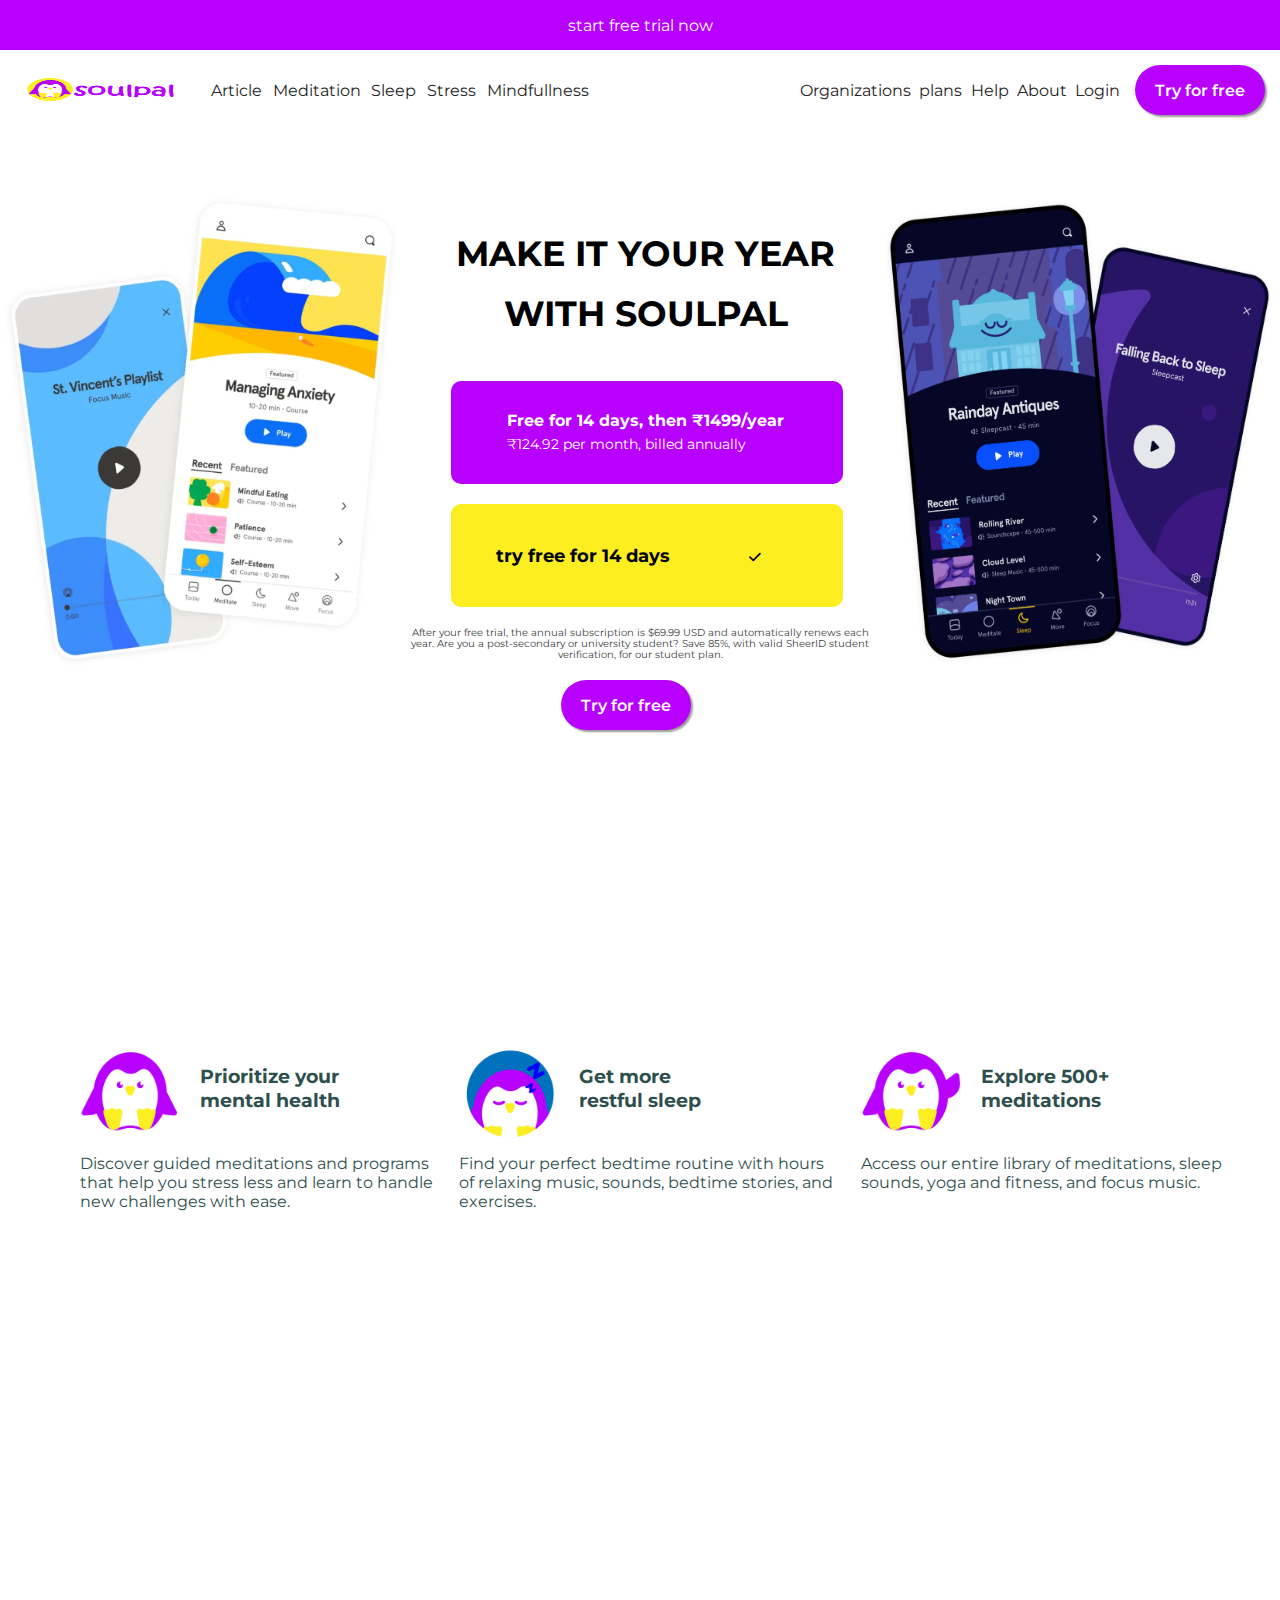
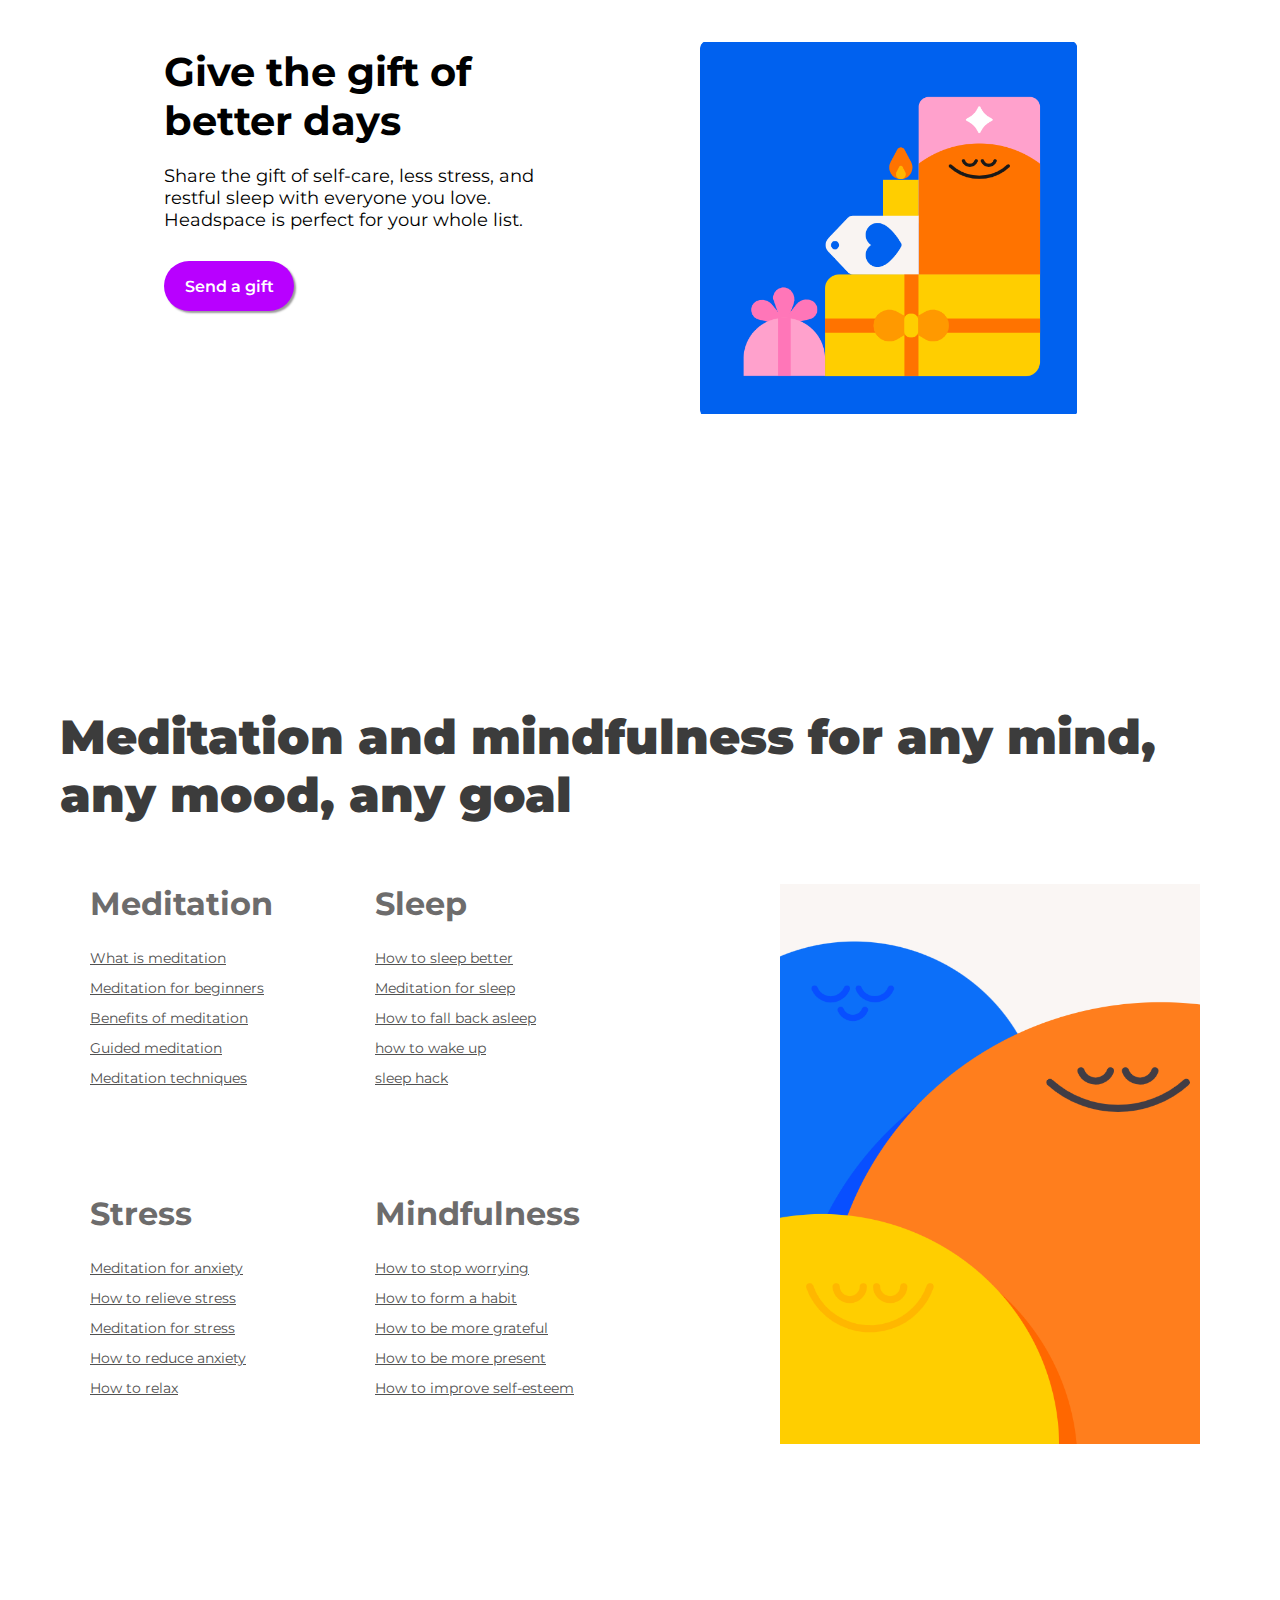
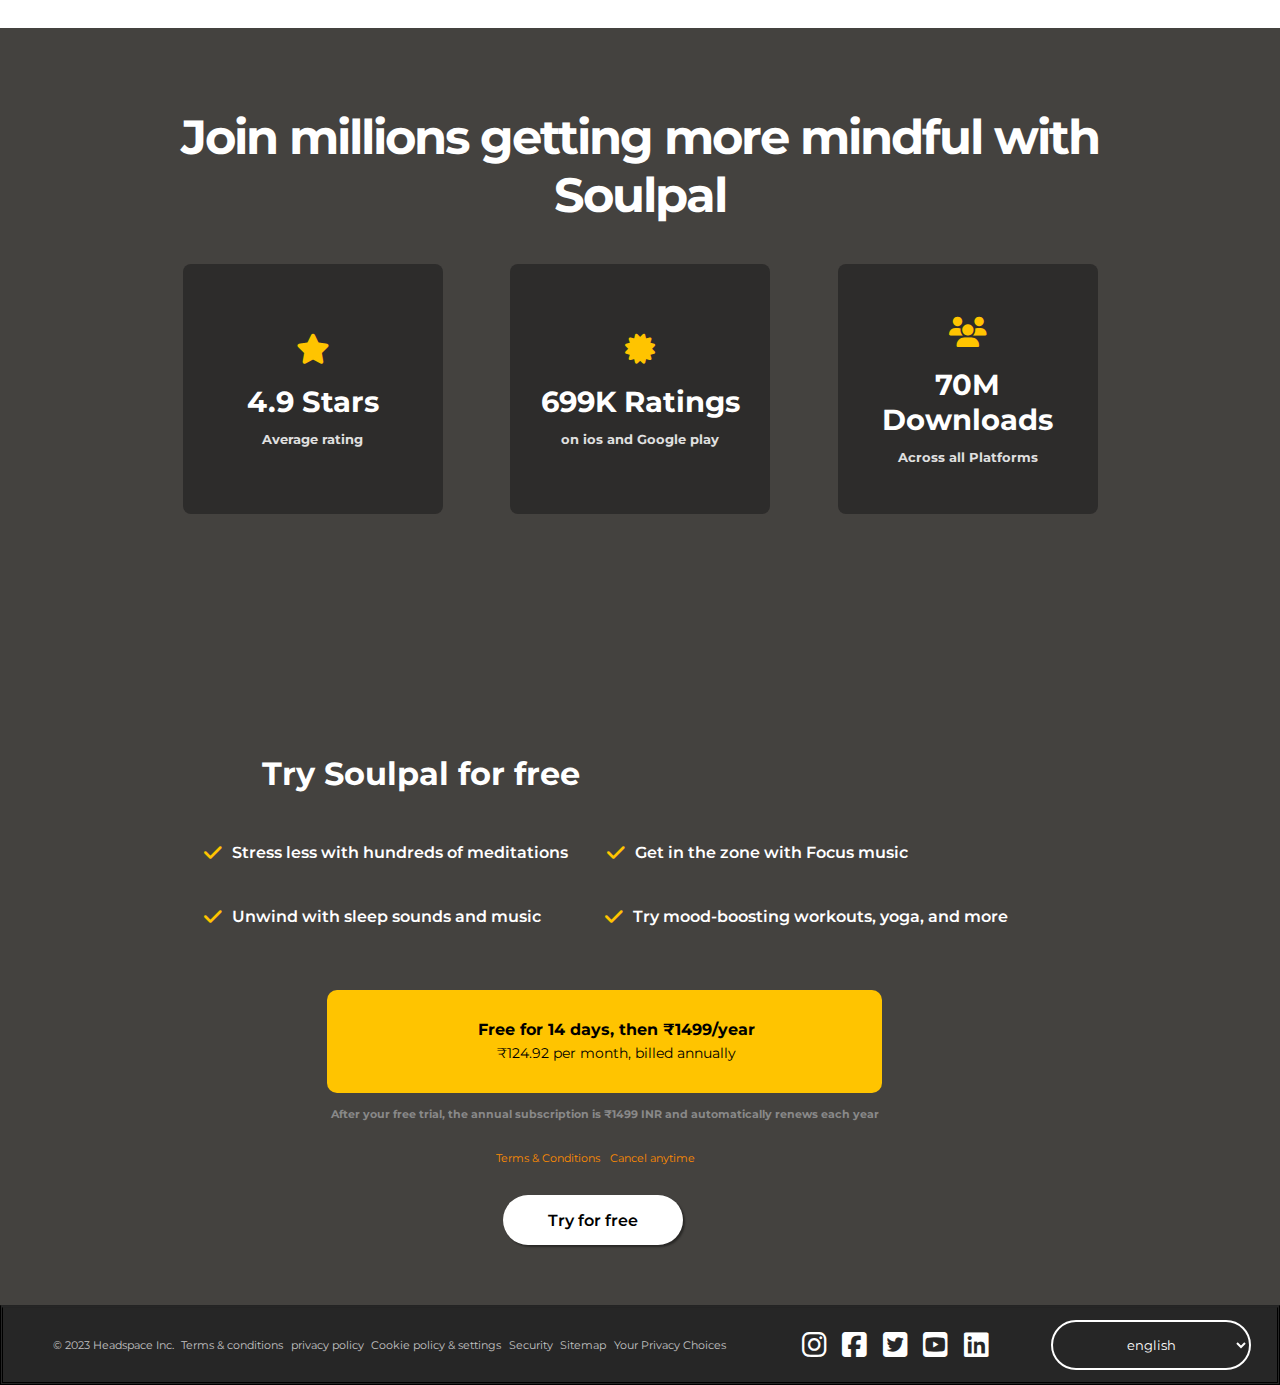
==== index.html @ 3f674ebc "file name changed" ====
<!DOCTYPE html>
<html lang="en">

<head>
    <link rel="stylesheet" href="style.css">
    <link rel="stylesheet" href="https://cdnjs.cloudflare.com/ajax/libs/font-awesome/6.5.1/css/all.min.css">
    <meta charset="UTF-8">
    <meta name="viewport" content="width=device-width, initial-scale=1.0">
    <title>SOULPAL</title>

</head>

<body>


    <header>
        <div class="trial">
            <p> start free trial now</p>
        </div>

        <div class="navbar">
            <div class="mainlogo"><img src=".\img\Artboard 1_5.png" class="img1"></div>
            <div class="nav1">
                <div>Article</div>
                <div>Meditation</div>
                <div>Sleep</div>
                <div>Stress</div>
                <div>Mindfullness</div>
            </div>
            <div class="nav2">
                <div>Organizations</div>
                <div>plans</div>
                <div>Help</div>
                <div>About</div>
                <div>Login</div>
            </div>
            <div class="sign-in">
                <a href="login.html" class="signininner"> Try for free</a>
            </div>

        </div>
    </header>

    <div class="main-body">
        <img src=".\img\main-1.png" class="main-img1">
        <div class="main-content">
            <div class="main-text">
                <h1> MAKE IT YOUR YEAR WITH SOULPAL</h1>
                <div class="plan-box">
                    <p class="plan-box1"><b>Free for 14 days, then ₹1499/year</b></p>
                    <p class="plan-box2">₹124.92 per month, billed annually</p>
                </div>
                <button class="check-box">
                    <span><b>try free for 14 days</b></span>
                    <i class="fa-solid fa-check"></i>
                </button>
            </div>
            <h6>After your free trial, the annual subscription is $69.99 USD and automatically renews each year.
                Are you a post-secondary or university student? Save 85%, with valid SheerID student verification, for
                our student plan.</h6>
            <div class="sign-in2">
                <a href="login.html" class="signininner"> Try for free</a>
            </div>
        </div>
        <img src=".\img\main-2.png" class="main-img2">


    </div>

    <div class="section">
        <div class="sectionmain">
            <div class="sec1">
                <div class="sec1-1">
                    <img src=".\img\Artboard 1_8.png">
                    <h3>Prioritize your mental health</h3>
                </div>
                <p>Discover guided meditations and programs that help you stress less and learn to handle new challenges
                    with ease.</p>
            </div>
            <div class="sec2">
                <div class="sec1-1">
                    <img src=".\img\Artboard 1_4.png">
                    <h3>Get more restful sleep</h3>
                </div>
                <p>Find your perfect bedtime routine with hours of relaxing music, sounds, bedtime stories, and
                    exercises.</p>
            </div>
            <div class="sec3">
                <div class="sec1-1">
                    <img src=".\img\Artboard 1_6.png">
                    <h3>Explore 500+ meditations</h3>
                </div>
                <p>Access our entire library of meditations, sleep sounds, yoga and fitness, and focus music.</p>
            </div>
        </div>
    </div>


    <section class="thirdsec">
        <div class="thirdsec-content">
            <div class="thirdsec-content-1">
                <h1>Give the gift of better days</h1>
               <div class="mobile">
                     <p>Share the gift of self-care, less stress, and restful sleep with everyone you love. Headspace is
                         perfect for your whole list.</p>
                     <div class="sign-in3">
                         <a href="#" class="signininner"> Send a gift </a>
                     </div>
               </div>
            </div>
            <img src=".\img\Screenshot (5).png" class="thirdsec-img">

        </div>
    </section>

    <section class="fourthsec">
        <div class="fourthsec-content">
            <h1>Meditation and mindfulness for any mind, any mood, any goal</h1>
            <div class="fourthsec-content-2">
                <div class="grid-container">
                    <div class="item">
                        <h2>Meditation</h2>
                        <li>
                            <ul>What is meditation</ul>
                            <ul> Meditation for beginners</ul>
                            <ul>Benefits of meditation</ul>
                            <ul>Guided meditation</ul>
                            <ul> Meditation techniques</ul>
                        </li>
                    </div>
                    <div class="item">
                        <h2>Sleep</h2>
                        <li>
                            <ul>How to sleep better</ul>
                            <ul>Meditation for sleep</ul>
                            <ul>How to fall back asleep</ul>
                            <ul>how to wake up </ul>
                            <ul>sleep hack</ul>
                        </li>
                    </div>
                    <div class="item">
                        <h2>Stress</h2>
                        <li>
                            <ul>Meditation for anxiety</ul>
                            <ul>How to relieve stress</ul>
                            <ul>Meditation for stress</ul>
                            <ul>How to reduce anxiety</ul>
                            <ul>How to relax</ul>
                        </li>
                    </div>
                    <div class="item">
                        <h2>Mindfulness</h2>
                        <li>

                            <ul>How to stop worrying</ul>
                            <ul>How to form a habit</ul>
                            <ul>How to be more grateful</ul>
                            <ul>How to be more present</ul>
                            <ul>How to improve self-esteem</ul>
                        </li>
                    </div>
                </div>
                <img src=".\img\Screenshot (6).png" class="grid-img">

            </div>
        </div>
    </section>
    
    <footer>
        <div class="footer-1">
            <div class="footer-1-1">
                <div class="footer-1-heading">
                    <h1>Join millions getting more mindful with Soulpal</h1>
                </div>
                <div class="footer-1-state">
                    <div class="state-box1 box">
                        <div class="box-img"><i class="fa-solid fa-star"></i></div>
                        <h3> 4.9 Stars</h3>
                        <h5>Average rating</h5>
                    </div>
                    <div class="state-box2 box">
                        <div class="box-img"><i class="fa-solid fa-certificate"></i></div>
                        <h3> 699K Ratings </h3>
                        <h5>on ios and Google play</h5>

                    </div>
                    <div class="state-box3 box">
                        <div class="box-img"><i class="fa-solid fa-users"></i></div>
                        <h3>70M Downloads</h3>
                        <h5>Across all Platforms</h5>
                    </div>
                </div>
            </div>

        </div>

        <div class="footer-1">
            <div class="footer-1-2">
                <h2> Try Soulpal for free</h2>
                <div class="check">
                    <div class="check-1">
                        <div class="check1 flex">
                            <i class="fa-solid fa-check"></i>
                            <p>Stress less with hundreds of meditations</p>
                        </div>
                        <div class="check2 flex">
                            <i class="fa-solid fa-check"></i>
                            <p>Get in the zone with Focus music</p>
                        </div>
                    </div>
                    <div class="check-1">
                        <div class="check3 flex">
                            <i class="fa-solid fa-check"></i>
                            <p>Unwind with sleep sounds and music</p>
                        </div>
                        <div class="check4 flex">
                            <i class="fa-solid fa-check"></i>
                            <p>Try mood-boosting workouts, yoga, and more</p>
                        </div>
                    </div>
                </div>
            </div>
        </div>
        <div class="footer-1 fomter">
            <div class="plan-box planbox-2">
                <p class="plan-box1 txt"><b>Free for 14 days, then ₹1499/year</b></p>
                <p class="plan-box2 txt">₹124.92 per month, billed annually</p>
            </div>
        </div>
        <div class="footer-1 fomter2">
            <h6>After your free trial, the annual subscription is ₹1499 INR and automatically renews each year</h6>
        </div>
        <div class="footer-1 tandc fomter2">
            <a href="#">Terms & Conditions</a>
            <a href="#" class="a2"> Cancel anytime</a>
        </div>
        <div class="footer-1 sigma">
            <div class="lasttry"><a href="#" class="signininner innercolor">Try for free </a></div>
        </div>

        <div class="footer-2">
            <div class="formality">
                <p>© 2023 Headspace Inc.</p>
                <p>Terms & conditions</p>
                <p>privacy policy</p>
                <p> Cookie policy & settings</p>
                <p> Security</p>
                <p> Sitemap</p>
                <p> Your Privacy Choices</p>
            </div>
            <div class="socials">
                <i class="fa-brands fa-instagram"></i>
                <i class="fa-brands fa-square-facebook"></i>
                <i class="fa-brands fa-square-twitter"></i>
                <i class="fa-brands fa-square-youtube"></i>
                <i class="fa-brands fa-linkedin"></i>
            </div>
            <div class="lan">
                <select>
                    <option value="english">english</option>
                    <option value="hindi">hindi</option>
                    <option value="french">french</option>
                    <option value="U.K">U.K</option>
                </select>
            </div>
        </div>
    </footer>


</body>

</html>
---- style.css ----
@import url('https://fonts.googleapis.com/css2?family=Montserrat:wght@300;400;500;600;700&display=swap');


* {
    margin: 0;
    box-sizing: border-box;
    font-family: 'Montserrat', sans-serif;
}

.trial {
    height: 50px;
    background-color: #B800FF;
    color: white;
    display: flex;
    font-size: 1em;

    justify-content: center;
    align-items: center;
}

.navbar {

    height: 80px;
    color: rgb(36, 36, 36);
    display: flex;
    align-items: center;
    justify-content: center;
}

.navbar:hover {
    cursor: pointer;
}

.mainlogo {
    display: flex;
    width: 250px;
    height: 80px;
    justify-content: center;

}

.img1 {
    width: 160px;
    height: 80px;
}

.nav1 {
    display: flex;
    height: 80px;
    width: 500px;
    justify-content: space-evenly;
    align-items: center;
    margin-right: 100px;
}

.nav1 div {
    display: flex;
    height: 80px;
    align-items: center;
}


.nav1 div:nth-child(1):hover {
    border: none;
    box-shadow: 0px 4px rgb(255, 2, 175);
}

.nav1 div:nth-child(2):hover {
    border: none;
    box-shadow: 0px 4px rgb(22, 255, 22);
}

.nav1 div:nth-child(3):hover {
    border: none;
    box-shadow: 0px 4px yellow;
}

.nav1 div:nth-child(4):hover {
    border: none;
    box-shadow: 0px 4px rgb(255, 3, 3);
}

.nav1 div:nth-child(5):hover {
    border: none;
    box-shadow: 0px 4px blue;
}

.nav2 {
    display: flex;
    width: 400px;
    justify-content: space-between;
    margin-left: 100px;
}

.nav2 div {
    height: 80px;
    align-items: center;
    display: flex;
}

.nav2 div:nth-child(1):hover {
    border: none;
    box-shadow: 0px 4px rgb(255, 2, 2);
}

.nav2 div:nth-child(2):hover {
    border: none;
    box-shadow: 0px 4px rgb(22, 255, 22);
}

.nav2 div:nth-child(3):hover {
    border: none;
    box-shadow: 0px 4px yellow;
}

.nav2 div:nth-child(4):hover {
    border: none;
    box-shadow: 0px 4px rgb(255, 3, 255);
}

.nav2 div:nth-child(5):hover {
    border: none;
    box-shadow: 0px 4px blue;
}

.sign-in {
    display: flex;
    width: 200px;
    justify-content: center;
}

.signininner {
    width: 130px;
    height: 50px;
    border-radius: 30px;
    background-color: #B800FF;
    border: none;
    box-shadow: 2px 2px 2px rgba(0, 0, 0, 0.4);
    font-size: 1em;
    color: white;
    font-weight: 600;
    cursor: pointer;
    display: flex;
    align-items: center;
    justify-content: center;
    text-decoration: none
}

.signininner:hover {
    background-color: #8200b5;
}

.main-body {
    padding-top: 64px;
    height: 650px;
    display: flex;
    justify-content: center;
}

.main-img1 {
    width: 400.7px;
    height: 476px;
}

.main-img2 {
    width: 400.7px;
    height: 476px;
}

.main-content {
    display: block;
    width: 500.7px;
    height: 476.8px;

}

.main-text {
    margin-left: 50px;
}

.main-content h1 {
    font-size: 2.2em;
    font-weight: bolder;
    width: 390px;
    height: 187px;
    line-height: 60px;
    margin: 0px 0px;
    padding-bottom: 32px;
    padding-top: 30px;
    text-align: center;
}

.plan-box {
    display: sblock;
    width: 392px;
    height: 103px;
    background-color: #B800FF;
    border-radius: 10px;
    color: rgb(255, 255, 255);
    margin: 0px 22px 0px 0px;
    padding: 0px 31.105px;
}

.plan-box:hover {
    cursor: pointer;
}

.plan-box1 {
    padding-top: 30px;
    padding-bottom: 5px;
    padding-left: 25px;
}

.plan-box2 {
    font-size: 0.9em;
    padding-left: 25px;
}

.check-box {

    height: 103px;
    display: flex;
    align-items: center;
    padding-left: 20px;
    width: 392px;
    border: none;
    background-color: #FCEE21;
    border-radius: 10px;
    margin-top: 20px;
}

.check-box span {
    display: flex;
    font-size: large;
    align-items: center;
    padding-left: 25px;

}

.check-box i {
    height: 10px;
    width: 70px;
    margin-left: 50px;
}

.check-box:hover {
    cursor: pointer;
}

.check-box:active {
    background-color: yellow;
    border: none;
    cursor: pointer;
}

.main-content h6 {
    align-items: center;
    color: rgb(60, 60, 60);
    text-align: center;
    font-size: 0.6em;
    padding-top: 20px;
    font-weight: 400;
}

.sign-in2 {
    margin-top: 20px;
    margin-left: 160px;
}

.section {
    height: 398px;
    margin-top: 200px;
    display: flex;
    justify-content: center;
    margin-bottom: 150px;
}

.sectionmain {
    width: 1200px;
    height: 398px;
    display: flex;
    align-items: center;
    padding: 64px 0px 128px 40px;
}

.sec1 {
    height: 206px;
    width: 386px;

}

.sec2 {
    height: 206px;
    width: 386px;

}

.sec3 {
    height: 206px;
    width: 386px;
    margin-left: 24px;

}

.sectionmain img {
    height: 100px;
    width: 100px;
}

.sec1-1 {
    display: flex;
}

.sectionmain h3 {
    width: 150px;
    margin-left: 20px;
    font-size: 1.2em;
    padding-top: 20px;
    color: darkslategray;
}

.sectionmain p {
    padding-top: 10px;
    color: darkslategray;
}

.thirdsec {
    height: 600px;
    justify-content: center;
    display: flex;
    margin-bottom: 100px;
}

.thirdsec-content {
    width: 1160px;
    height: 600px;
    padding: 114px 104px;
    display: flex;
    flex-direction: row;
}

.thirdsec-content-1 {
    display: flex;
    flex-direction: column;
    margin-right: 128px;
}

.thirdsec-content-1 h1 {
    width: 408px;
    font-size: 40px;
    padding-top: 5px;
}

.thirdsec-content-1 p {
    width: 408px;
    font-size: 18px;
    padding-top: 20px;
}

.sign-in3 {
    margin-top: 30px;
}

.fourthsec {
    display: flex;
    height: 1000px;
    justify-content: center;

}

.fourthsec-content {
    height: 1000px;
    width: 1160px;
    padding: 80px 0px 128px 0px;
}

.fourthsec-content h1 {
    width: 1100px;
    font-weight: 900;
    color: rgb(60, 60, 60);
    font-size: 3em;
}

.grid-container {
    width: 550px;
    height: 600px;
    grid-template-rows: repeat(2, 1fr);
    grid-template-columns: repeat(2, 1fr);
    row-gap: 20px;
    column-gap: 20px;
    display: grid;
}

.grid-img {
    height: 560px;
    width: 420px;
    margin-left: 170px;

}

.fourthsec-content-2 {
    display: flex;
    margin-top: 60px;
}

.item li {
    list-style: none;
    margin-top: 30px;
    line-height: 30px;
    text-decoration: underline;
    color: rgb(81, 81, 81);
    margin-left: -10px;
    font-size: 0.9em;
}

.item h2 {
    margin: 0px 0px -10px 15px;
    color: rgb(109, 108, 108);
    font-size: 2em;
    margin-left: 30px;
}

.item li:hover {
    cursor: pointer;
}

.footer-1 {
    height: auto;
    background-color: #44423F;
    display: flex;
    justify-content: center;
}

.footer-1-1 {
    height: 662px;
    width: 1000px;
    padding-top: 80px;
    padding-bottom: 128px;
    margin: 0px 687.6px 0px 687.6px;
}

.footer-1-heading {

    font-size: 1.5em;
    text-align: center;
    letter-spacing: -2px;
    color: white;
    margin-bottom: 40px;
}

.footer-1-state {
    height: 250px;
    width: 1000px;
    display: flex;
    justify-content: space-evenly;
}

.box {
    height: 250px;
    background-color: #2D2C2B;
    width: 260px;
    display: flex;
    justify-content: center;
    align-items: center;
    flex-direction: column;
    margin: 0px 25px;
    border-radius: 8px;
}

.box-img {
    font-size: 30px;
    color: #ffc400;
}

.footer-1-state h3 {
    font-size: 1.8em;
    color: white;
    align-items: center;
    margin-left: 0px;
    text-align: center;
    margin: 16px 20px 12px 20px;
}

.footer-1-state h5 {
    color: rgb(224, 224, 224);
    align-items: center;
    justify-content: center;
}

.footer-1-2 {
    width: 1000px;
    padding: 64px 32px;
    height: 300px;
    z-index: 1;

}

.footer-1-2 h2 {
    margin: 0px 90px 50px;
    color: white;
    font-size: 32px;
}

.check {
    width: 936px;
    height: 126px;
    color: white;
    z-index: 2;
}

.flex {
    display: flex;
    margin: 0px 32px 24px;
}

.check-1 {
    display: flex;
    margin-bottom: 20px;
}

.check i {
    font-size: 20px;
    color: #ffc400;
    margin-right: 10px;
    font-weight: bolder;
}

.check2 {
    margin-left: 7px;
}

.check p {
    font-weight: 600;
}

.planbox-2 {
    width: 555px;
    color: rgb(0, 0, 0);
    background-color: #ffc400;
    margin-left: -50px;
}

.txt {
    text-align: center;
    margin-left: -40spx;
}

.footer-1 h6 {
    color: rgb(137, 137, 137);
    width: 550px;
    margin-top: 15px;
    text-align: center;
    margin-left: -70px;
}

.tandc {
    margin-left: -90px;
}

.tandc a {
    margin-top: 30px;
    color: #ff8c00;
    font-size: 0.7em;
    text-decoration: none;
}

.a2 {
    margin-left: 10px;
}

.lasttry {
    margin-top: 30px;
    margin-left: -95px;
}

.innercolor {
    color: black;
    background-color: #ffffff;
    width: 180px;
}

.innercolor:hover {
    background-color: #e9e9e9;
}

.sigma {
    padding-bottom: 60px;
}

.footer-2 {
    background-color: rgb(38, 38, 38);
    height: 80px;
    border-top: 3px solid rgb(36, 36, 36);
    border-style: double;
    display: flex;
    align-items: center;
    justify-content: center;
}

.formality {
    height: inherit;
    width: 800px;
    margin-left: 50px;
    display: flex;
    align-items: center;
    color: #c3c3c3;
    justify-content: space-between;
    font-size: 0.7em;
}

.socials {
    height: inherit;
    width: 300px;
    margin-left: 40px;
    display: flex;
    align-items: center;
    justify-content: space-evenly;
    padding: 0px 20px;
}

.socials i {
    font-size: 28px;
    color: white;
}

.socials i:hover {
    cursor: pointer;
}

.formality p:hover {
    cursor: pointer;
}

.lan {
    height: inherit;
    width: 300px;
    display: flex;
    align-items: center;
    justify-content: center;
}

.lan select {
    width: 200px;
    background-color: rgb(38, 38, 38);
    border: 2px solid white;
    height: 50px;
    border-radius: 25px;
    color: white;
}

.lan select {
    padding-left: 70px;
}




/* --------------------------------------mobile devices css ------------------------------------------------------- */

@media screen and (max-width: 500px) {
    .trial {
        height: 50px;
        background-color: #B800FF;
        color: white;
        display: flex;
        font-size: 1em;
        justify-content: center;
        align-items: center;
    }

    .navbar {
        display: none;
    }


    body {
        width: 100vw;
        overflow-x: hidden;
    }

    .main-body {
        height: 1010px;
        display: block;
        justify-content: center;
        padding-bottom: 20px;
        padding-top: 0px;
    }

    .main-content {
        display: flex;
        width: auto;
        flex-direction: column;
        height: 476.8px;
        justify-content: center;
    }

    .main-text {
        margin-left: 0px;
    }

    .main-content h1 {
        font-size: 2em;
        font-weight: bolder;
        width: auto;
        height: 187px;
        line-height: 60px;
        margin: 0px 0px;
        padding-bottom: 32px;
        padding-top: 30px;
        text-align: center;
    }

    .plan-box {
        margin: 0px 0px 0px 10px;
    }

    .plan-box2 {
        padding-left: 35px;
    }

    .check-box {
        margin-left: 10px;
    }

    .main-content h6 {
        margin: 0px 20px;
    }

    .sign-in2 {
        display: flex;
        justify-content: center;
        margin-left: 0px;
    }

    .main-img2 {
        display: none;
    }

    .section {
        height: 600px;
        margin-top: 30px;
        margin-bottom: 30px;
        justify-content: center;
        margin-bottom: 50px;
    }

    .sec1 {
        height: 206px;
        width: 386px;
        display: flex;
    }

    .sec2 {
        height: 206px;
        width: 386px;
        display: flex;
    }

    .sec3 {
        height: 206px;
        width: 386px;
        margin-left: 0PX;
        display: flex;
    }

    .sec1-1 {
        display: block;
    }

    .sec1-1 h3 {
        margin-left: 0px;
    }

    .sectionmain {
        width: 1200px;
        height: 630px;
        display: block;
        align-items: center;
        padding: 20px 0px 0px 20px;
    }

    .sectionmain p {
        padding-top: 40px;
        color: darkslategray;
        text-align: center;
        padding: 20px 30px 0px 30px;
        line-height: 1.4;
    }

/* --------------------------------------------------------third sec--------------------------------------------------------------- */
    .thirdsec {
        margin-top: 60px;
        height: 380px;
        margin-bottom: 0px;
    }

    .thirdsec-content {
        width: auto;
        height: 380px;
        display: block;
        padding: 0px 0px 0px 0px;
    }

    .thirdsec-content-1 {
        display: flex;
        flex-direction: column;
        margin-right: 0px;
    }

    .thirdsec-content-1 h1 {
        width: auto;
        font-size: 40px;
        padding-top: 0px;
        text-align: center;
    }

    .thirdsec-content-1 p {
        width: 208px;
        font-size: 0.9em;
        text-align: center;
        padding: 70px 0px 0px 20px;
    }

    .thirdsec-img {
        display: none;
    }

    .mobile {
        display: flex;
    }

    .sign-in3 {
        margin: 80px 30px;
    }

    /* ------------------------section fourth-------------------- */

    .fourthsec {
        display: block;
        height: 900px;
        justify-content: center;
    }
    .fourthsec-content {
        height: 900px;
        width: auto;
        padding: 30px 0px 0px 0px;
    }
    
    .fourthsec-content h1 {
        width: auto;
        font-weight: 900;
        color: rgb(60, 60, 60);
        font-size: 1.3em;
        text-align: center;
        padding: 0px 30px;
    }
    .grid-img {
        display: none;
    }
    .grid-container {
        width: auto;
        height: 700px;
        grid-template-rows: repeat(2, 1fr);
        grid-template-columns: repeat(2, 1fr);
        row-gap: 0px;
        column-gap: 10px;
        display: grid;
        padding: 0px 20px;
    }
    .item h2 {
     margin: 0px 0px 0px 0px;
        color: rgb(109, 108, 108);
        font-size: 1.5em;
        margin-left: 30px;
    }
    .item li {
        list-style: none;
        margin-top: 30px;
        line-height: 25px;
        text-decoration: underline;
        color: rgb(81, 81, 81);
        margin-left: 0px;
        font-size: 0.8em;
    }
    .item {
        width: 160px;
    }
    /* --------------------------------------------footer------------------------------------------------ */
    .footer-1-1 {
        height: 362px;
        width: 412px;
        padding-top: 20px;
        padding-bottom: 90px;
        margin: 0px 0px 0px 0px;
    }
    .footer-1-heading {
        font-size: 0.8em;
        text-align: center;
        letter-spacing: 0px;
        color: white;
        margin: 0px 20px 20px 40px;
    }
    .footer-1-state {
        margin-top: 40px;
        height: 120px;
        width: auto;
        display: flex;
        justify-content: center;
    }
    .box {
        height: 120px;
        background-color: #2D2C2B;
        width: 120px;
        display: flex;
        justify-content: center;
        align-items: center;
        flex-direction: column;
        margin: 0px 10px;
        border-radius: 8px;
    }
    .box-img {
        font-size: 20px;
        color: #ffc400;
    }
    .footer-1-state h3 {
        font-size: 1em;
        color: white;
        display: flex;
        align-items: center;
        margin-left: 0px;
        text-align: center;
        margin: 16px 20px 12px 20px;
    }
    .state-box2 {
        display: flex;
        justify-content: center;
        align-items: center;
    }
    .state-box2 h3 {
        margin: 10px;
        margin: 5px 10px;
    }
    .state-box2 h5{
        padding:0px 10px;
        font-size: 0.6em;
        text-align: center;
    }
    .state-box3 {
        display: flex;
        align-items: center;
        justify-content: center;
    }
    .state-box3 h3 {
        font-size: 0.8em;
        margin: 7px 5px;
    }

    .state-box3 h5 {
        font-size: 0.7em;
        text-align: center;
        padding: 0px 10px;

    }
    .footer-1 {
        height: 350px;
        background-color: #44423F;
        display: flex;
        justify-content: center;
    }
    .footer-1-2 {
        width: 412px;
        padding: 0px 32px;
        height: 350px;
        z-index: 1;
    }
    .footer-1-2 h2 {
        margin: 20px 0px 50px;
        color: white;
        font-size: 32px;
    }
    .check {
        width: auto;
        height: 126px;
        color: white;
        z-index: 2;
    }
   
    
    .flex {
        display: flex;
        margin: 0px 2px 24px;
    }
     .check2 {
        margin-left: -27px;
    }
    .planbox-2{
        margin: 40px 30px 0px 30px ;
    }

    .txt {
        margin-left: 0px; 
        padding-left: 0px;
    }
    .fomter {
        height: 155px;
        border: none;
    }
    .fomter2 {
        height: 40px;
    }
    .footer-1 h6 {
        color: rgb(137, 137, 137);
        width: auto;
        margin-top: 5px; 
        text-align: center;
        margin-left: 0px;
    }
    .tandc {
        margin-left: 0px;
    }
    .sigma {
        height: 200px;
        padding: 0px;
    }
    .lasttry {
        margin-left: 0px;
        margin-top: 50px;
    }
    .footer-2 {
        width: 100%;
    }
    .formality {
        margin-left: 0px;
    }
    .formality p:not(:nth-child(1)) {
        display: none;
    }
    .formality p {
        margin-left: 20px;
        width: 100px;
    }
    .socials{
        display: none;
    }
    .lan {
     margin-right: 20px;
    }
    .navbar {
        display: none;
    }
}
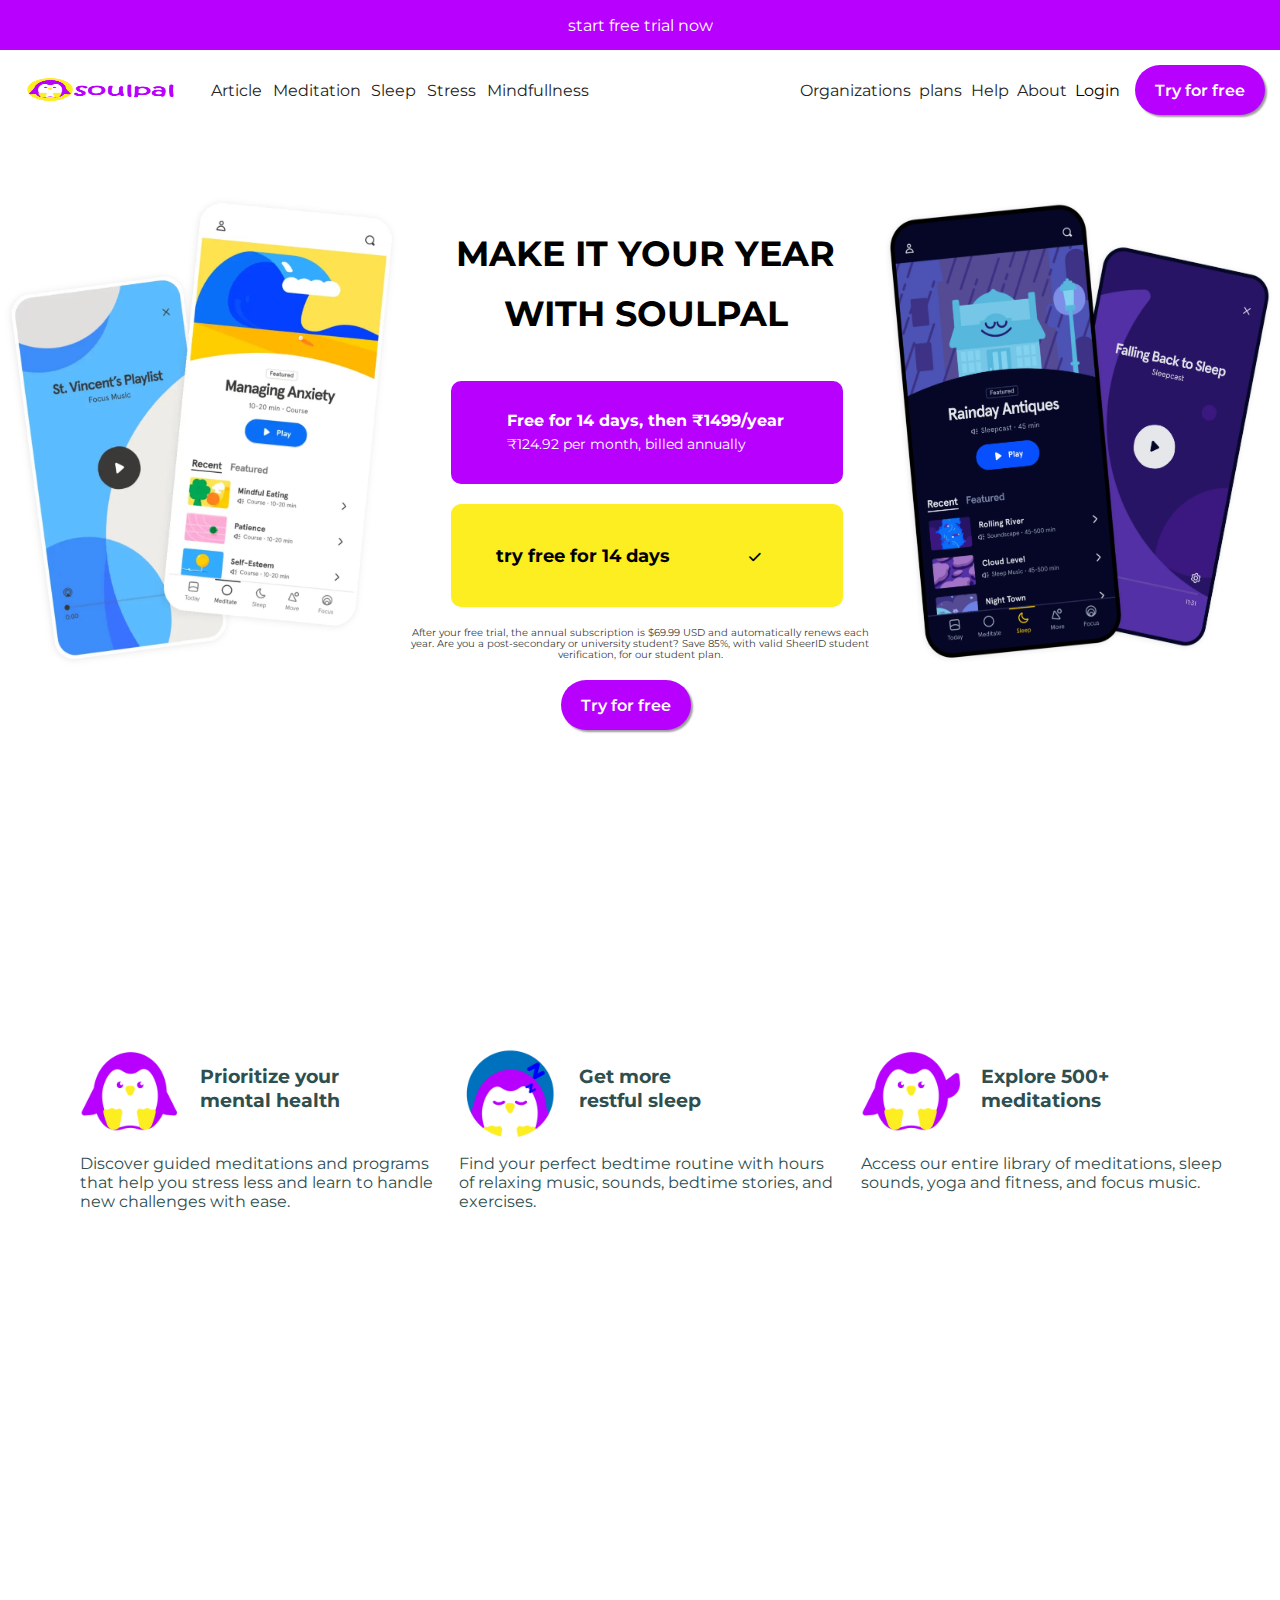
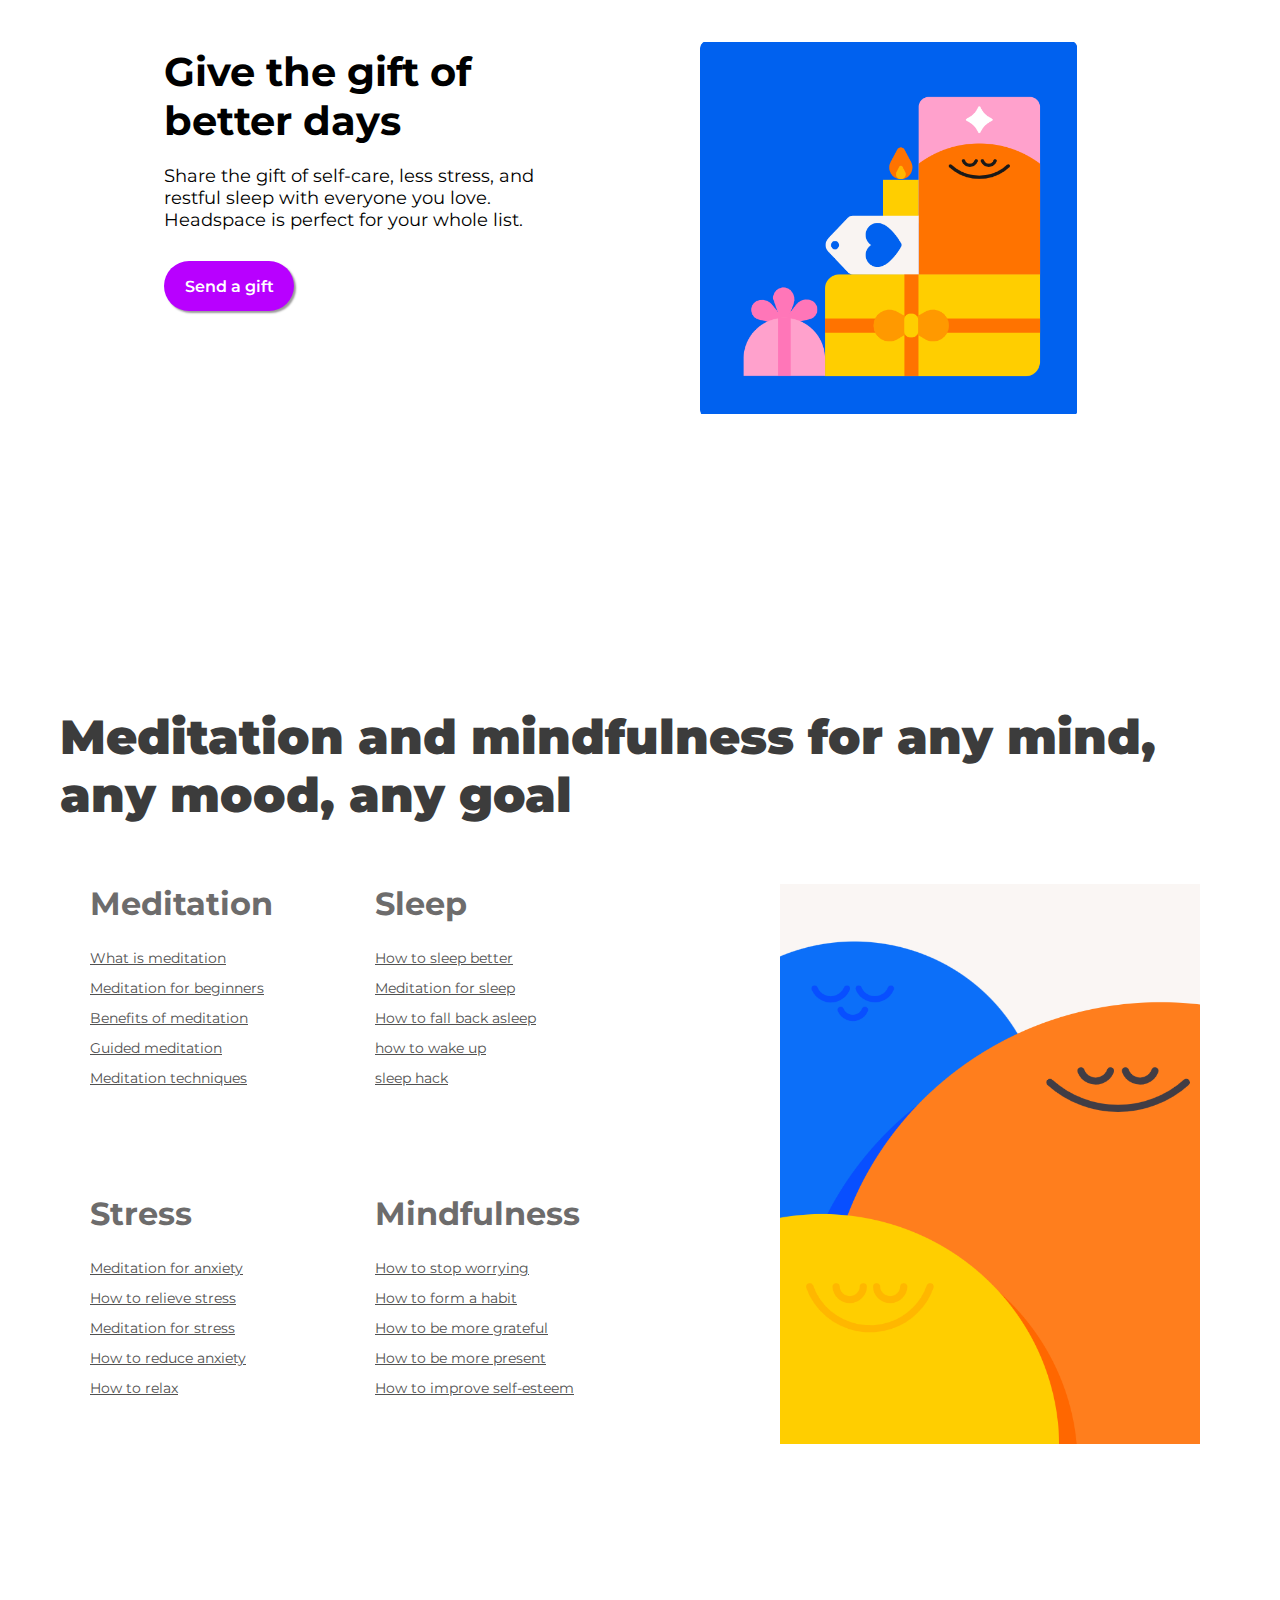
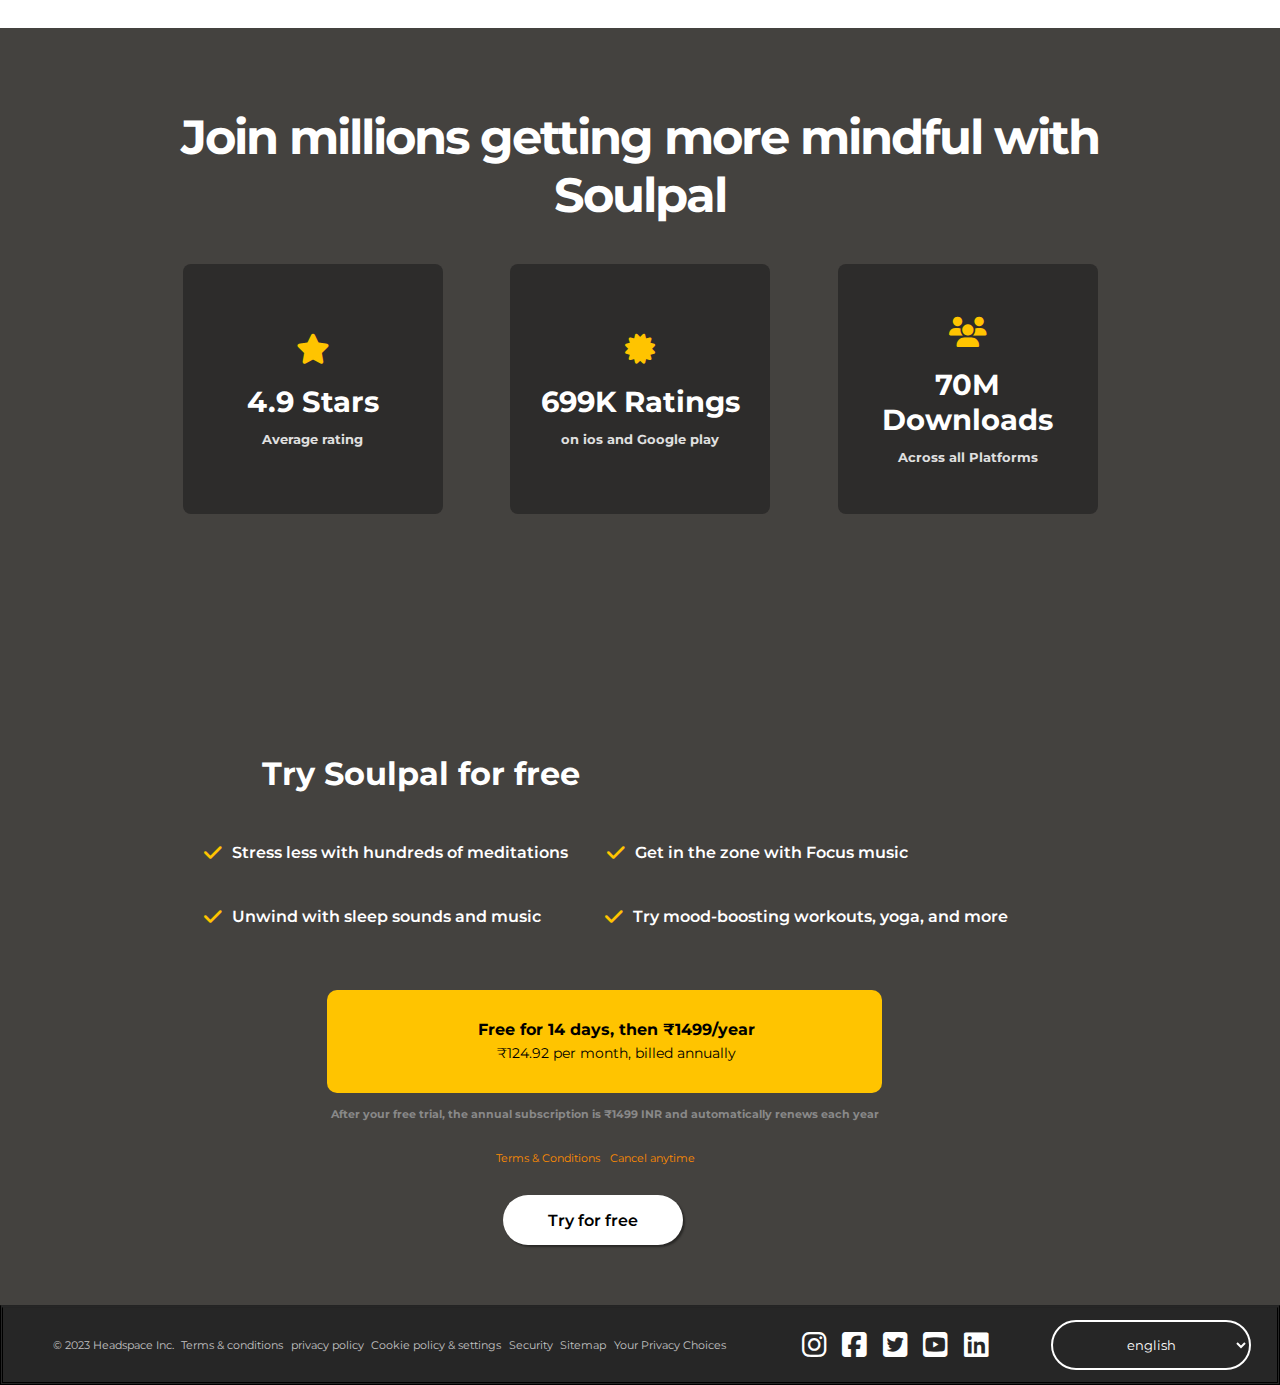
==== commit 677df79c: "done" ====
--- a/index.html
+++ b/index.html
@@ -32,7 +32,7 @@
                 <div>plans</div>
                 <div>Help</div>
                 <div>About</div>
-                <div>Login</div>
+                <div><a href="login.html" target="_blank" style="text-decoration: none; color: black;">Login </a></div>
             </div>
             <div class="sign-in">
                 <a href="login.html" class="signininner"> Try for free</a>
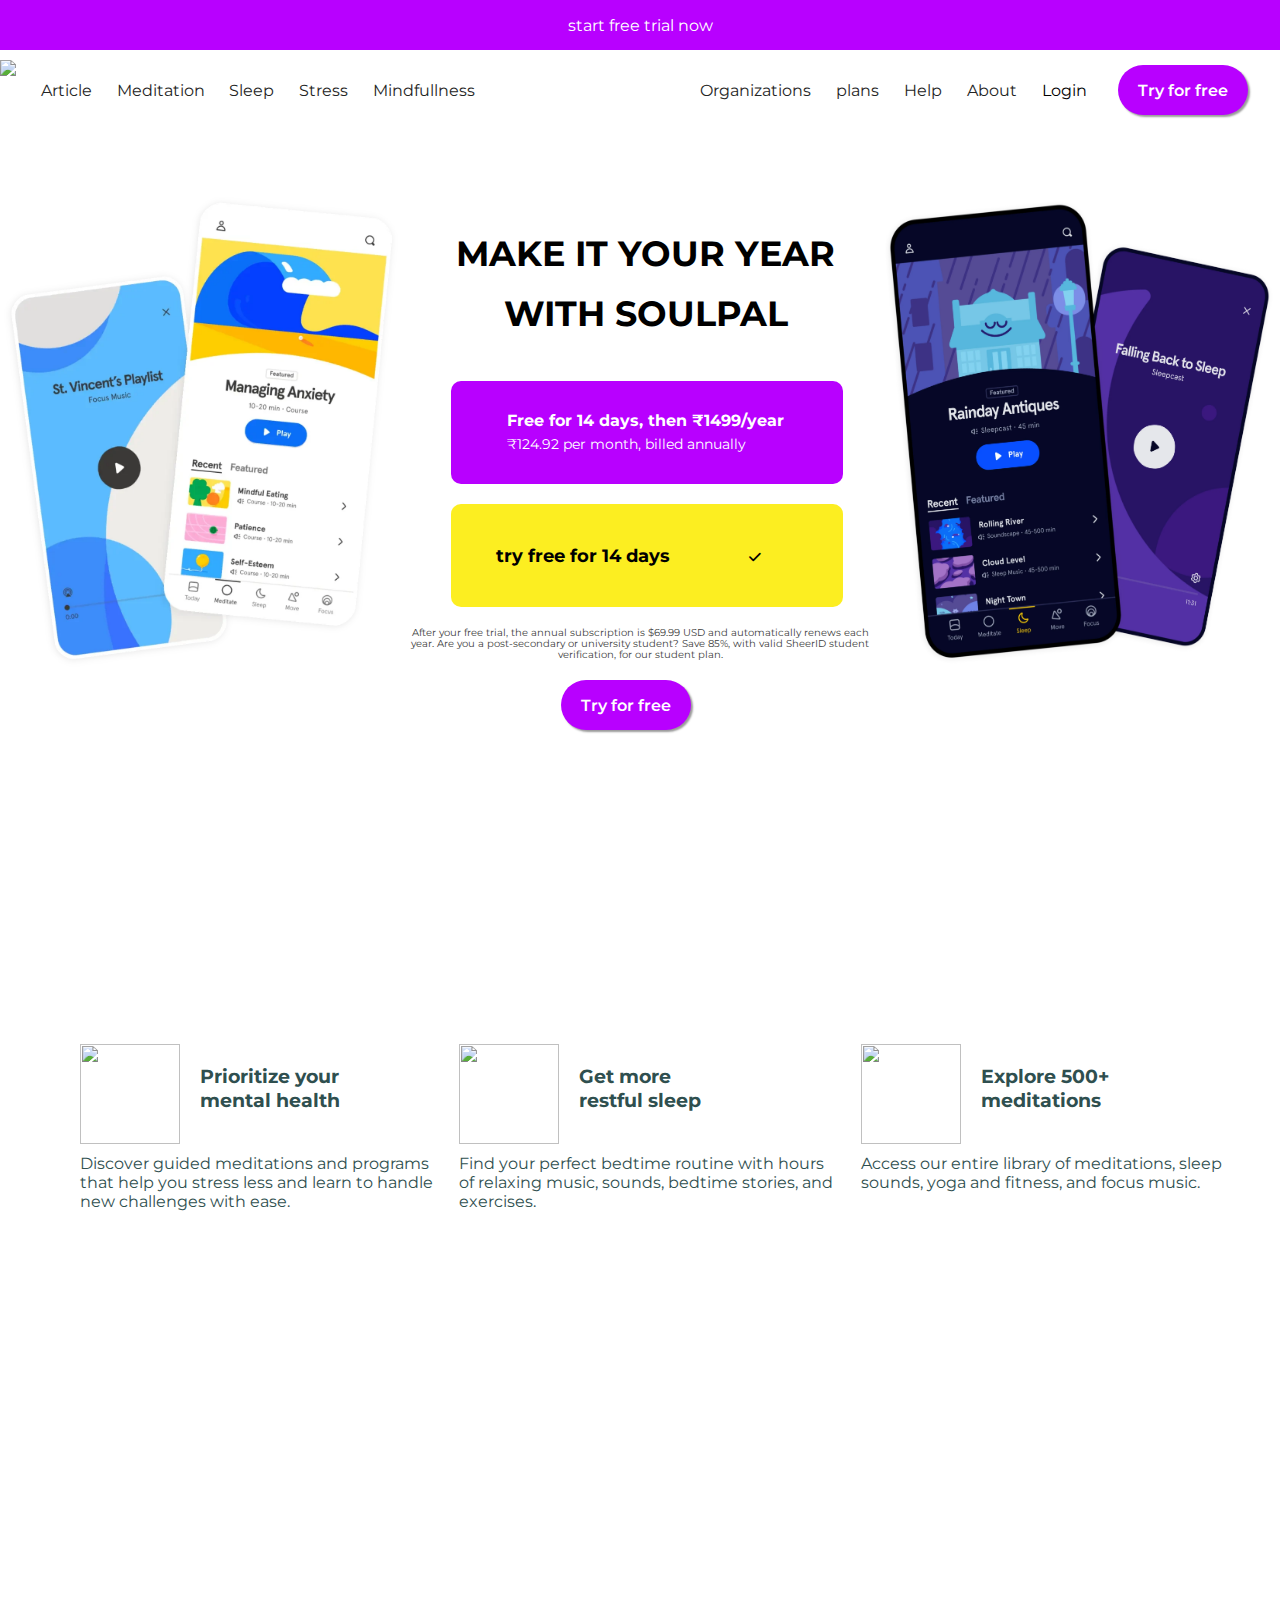
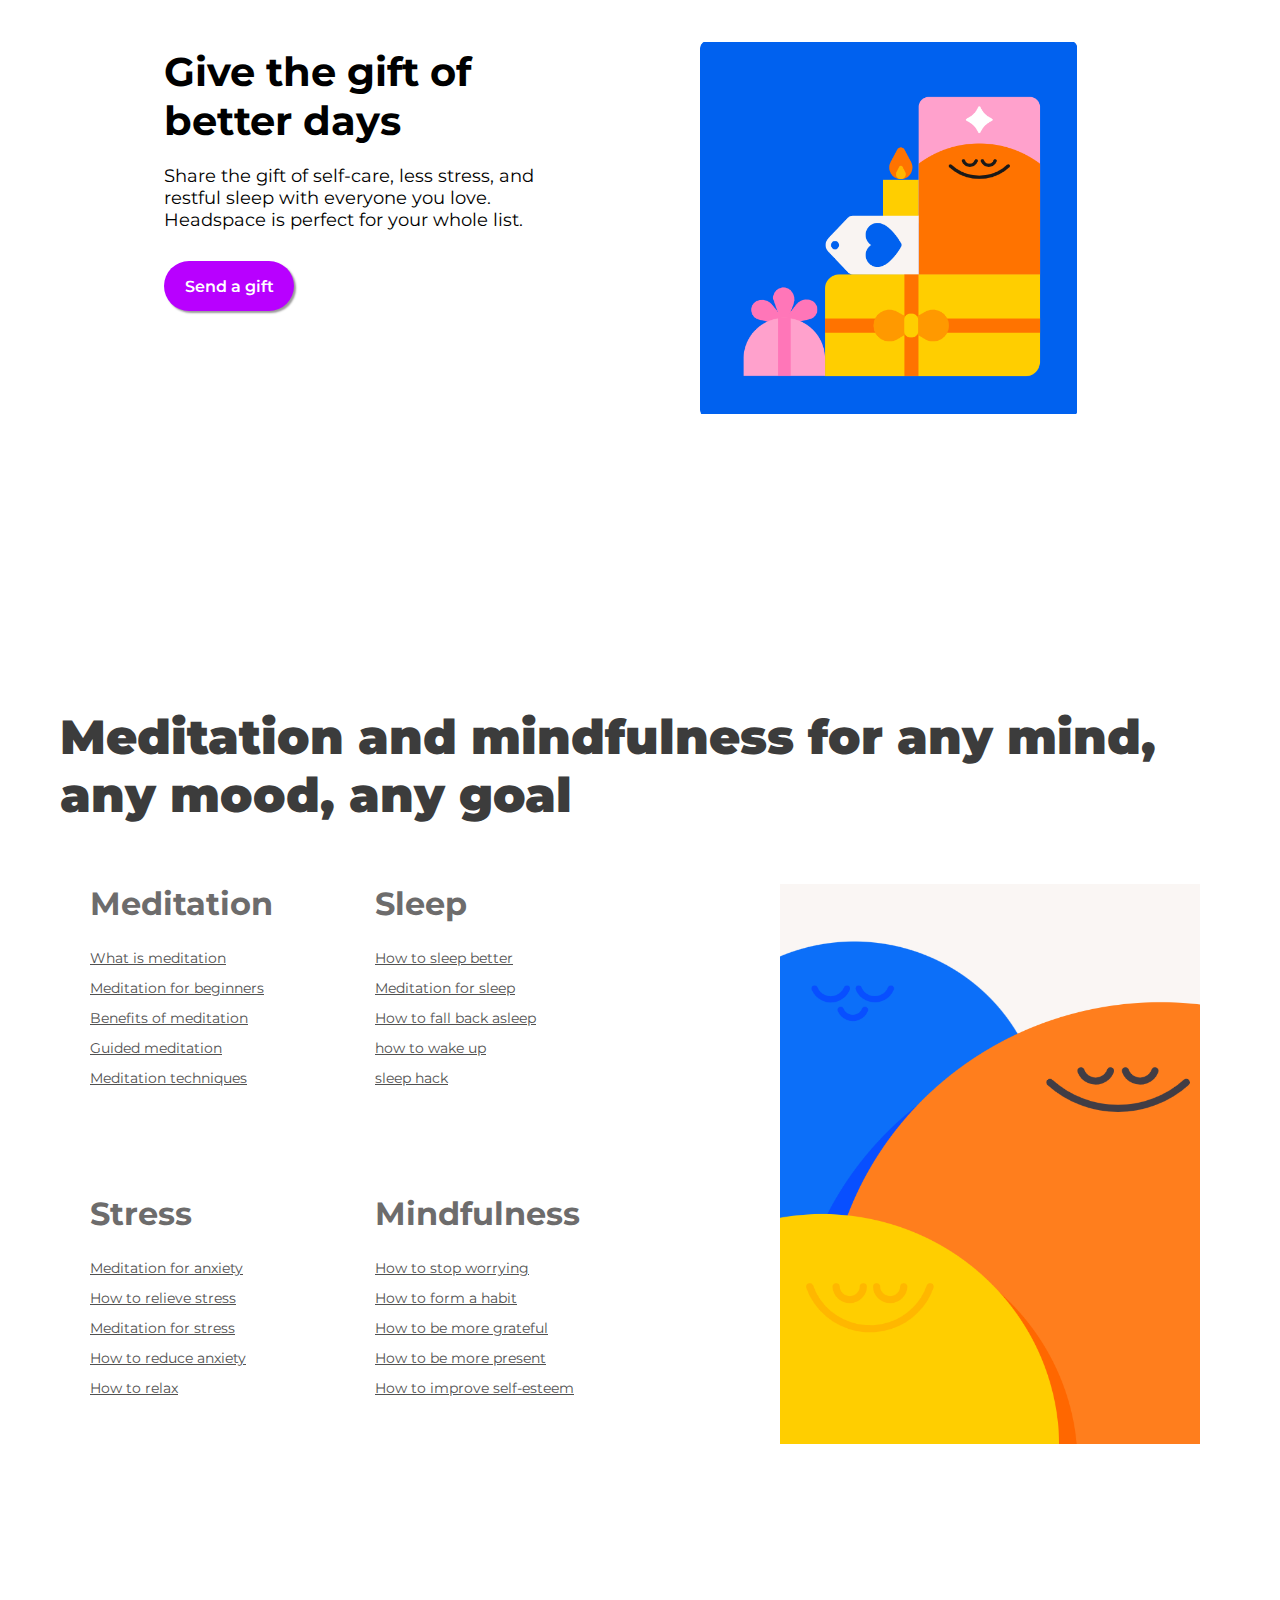
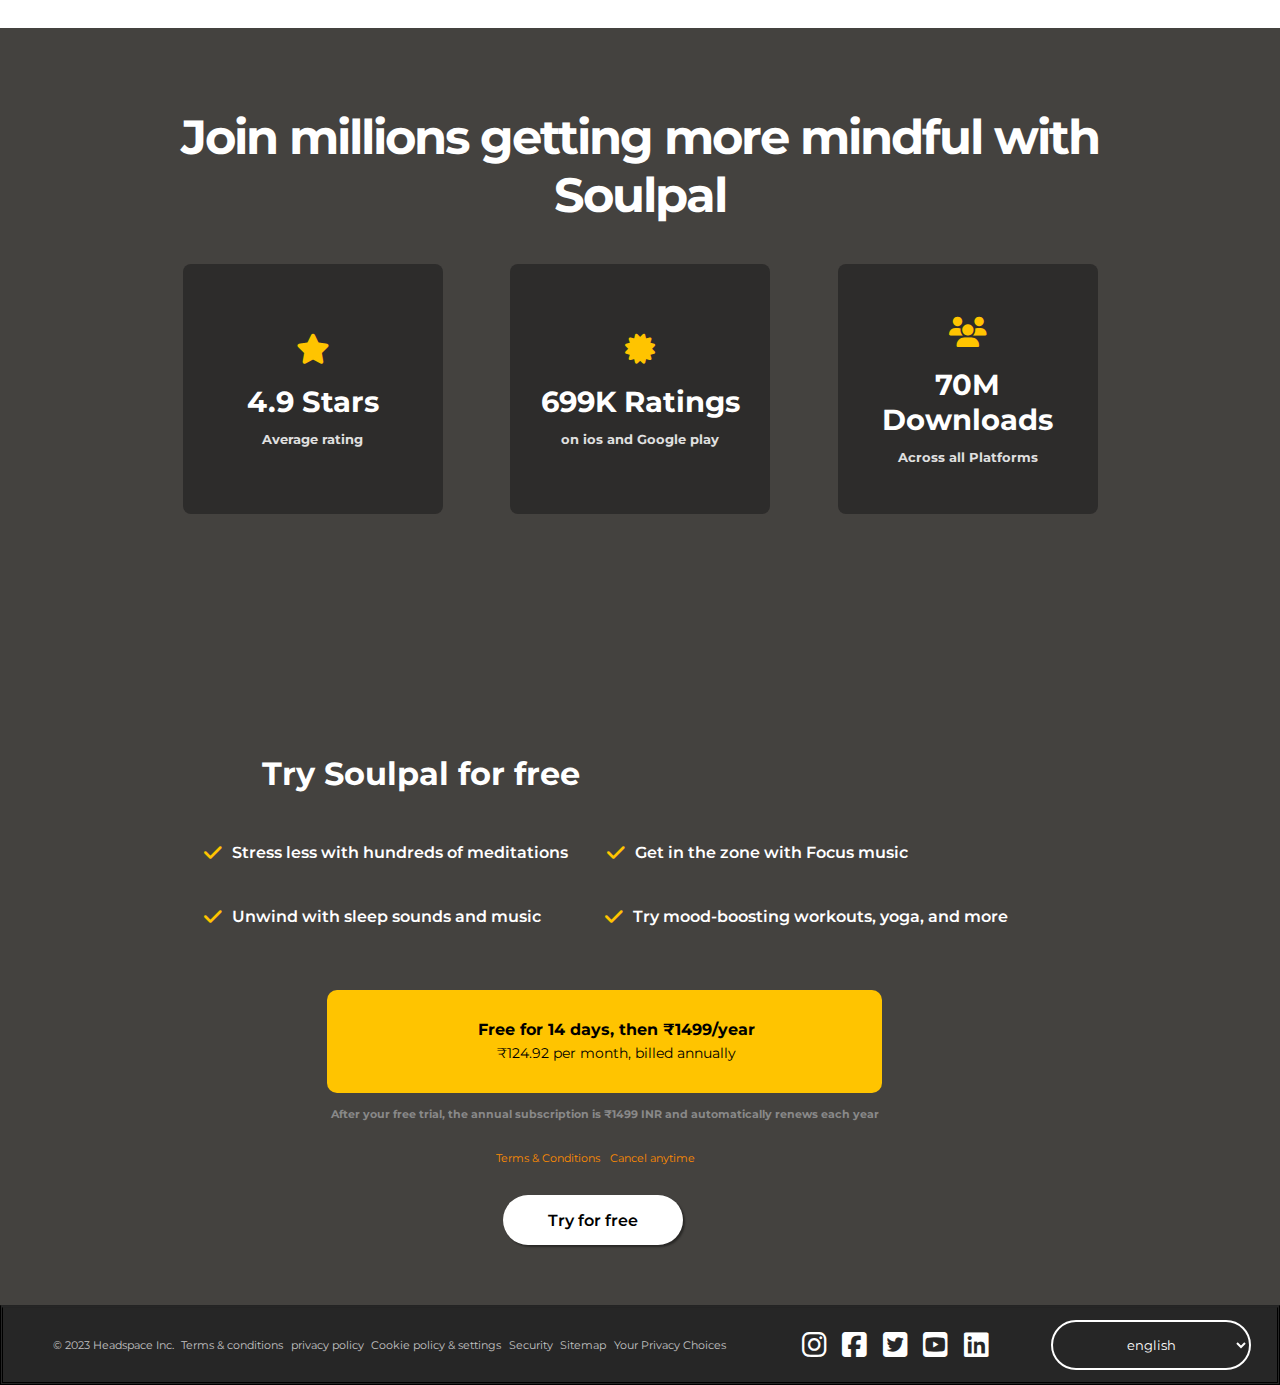
==== commit 8af9b101: "final" ====
--- a/index.html
+++ b/index.html
@@ -19,7 +19,7 @@
         </div>
 
         <div class="navbar">
-            <div class="mainlogo"><img src=".\img\Artboard 1_5.png" class="img1"></div>
+            <div class="mainlogo"><img src="img\main logo w space.png" class="img1"></div>
             <div class="nav1">
                 <div>Article</div>
                 <div>Meditation</div>
@@ -32,7 +32,7 @@
                 <div>plans</div>
                 <div>Help</div>
                 <div>About</div>
-                <div><a href="login.html" target="_blank" style="text-decoration: none; color: black;">Login </a></div>
+                <div> <a href="login.html" target="_blank" style="text-decoration: none; color: black;">Login</a></div>
             </div>
             <div class="sign-in">
                 <a href="login.html" class="signininner"> Try for free</a>
@@ -71,7 +71,7 @@
         <div class="sectionmain">
             <div class="sec1">
                 <div class="sec1-1">
-                    <img src=".\img\Artboard 1_8.png">
+                    <img src="img\happy.png">
                     <h3>Prioritize your mental health</h3>
                 </div>
                 <p>Discover guided meditations and programs that help you stress less and learn to handle new challenges
@@ -79,7 +79,7 @@
             </div>
             <div class="sec2">
                 <div class="sec1-1">
-                    <img src=".\img\Artboard 1_4.png">
+                    <img src="img\sleeping.png">
                     <h3>Get more restful sleep</h3>
                 </div>
                 <p>Find your perfect bedtime routine with hours of relaxing music, sounds, bedtime stories, and
@@ -87,7 +87,7 @@
             </div>
             <div class="sec3">
                 <div class="sec1-1">
-                    <img src=".\img\Artboard 1_6.png">
+                    <img src="img\meditation.png">
                     <h3>Explore 500+ meditations</h3>
                 </div>
                 <p>Access our entire library of meditations, sleep sounds, yoga and fitness, and focus music.</p>
--- a/style.css
+++ b/style.css
@@ -33,14 +33,14 @@
 
 .mainlogo {
     display: flex;
-    width: 250px;
     height: 80px;
     justify-content: center;
 
 }
 
 .img1 {
-    width: 160px;
+    padding-top: 10px;
+    display: flex;
     height: 80px;
 }
 
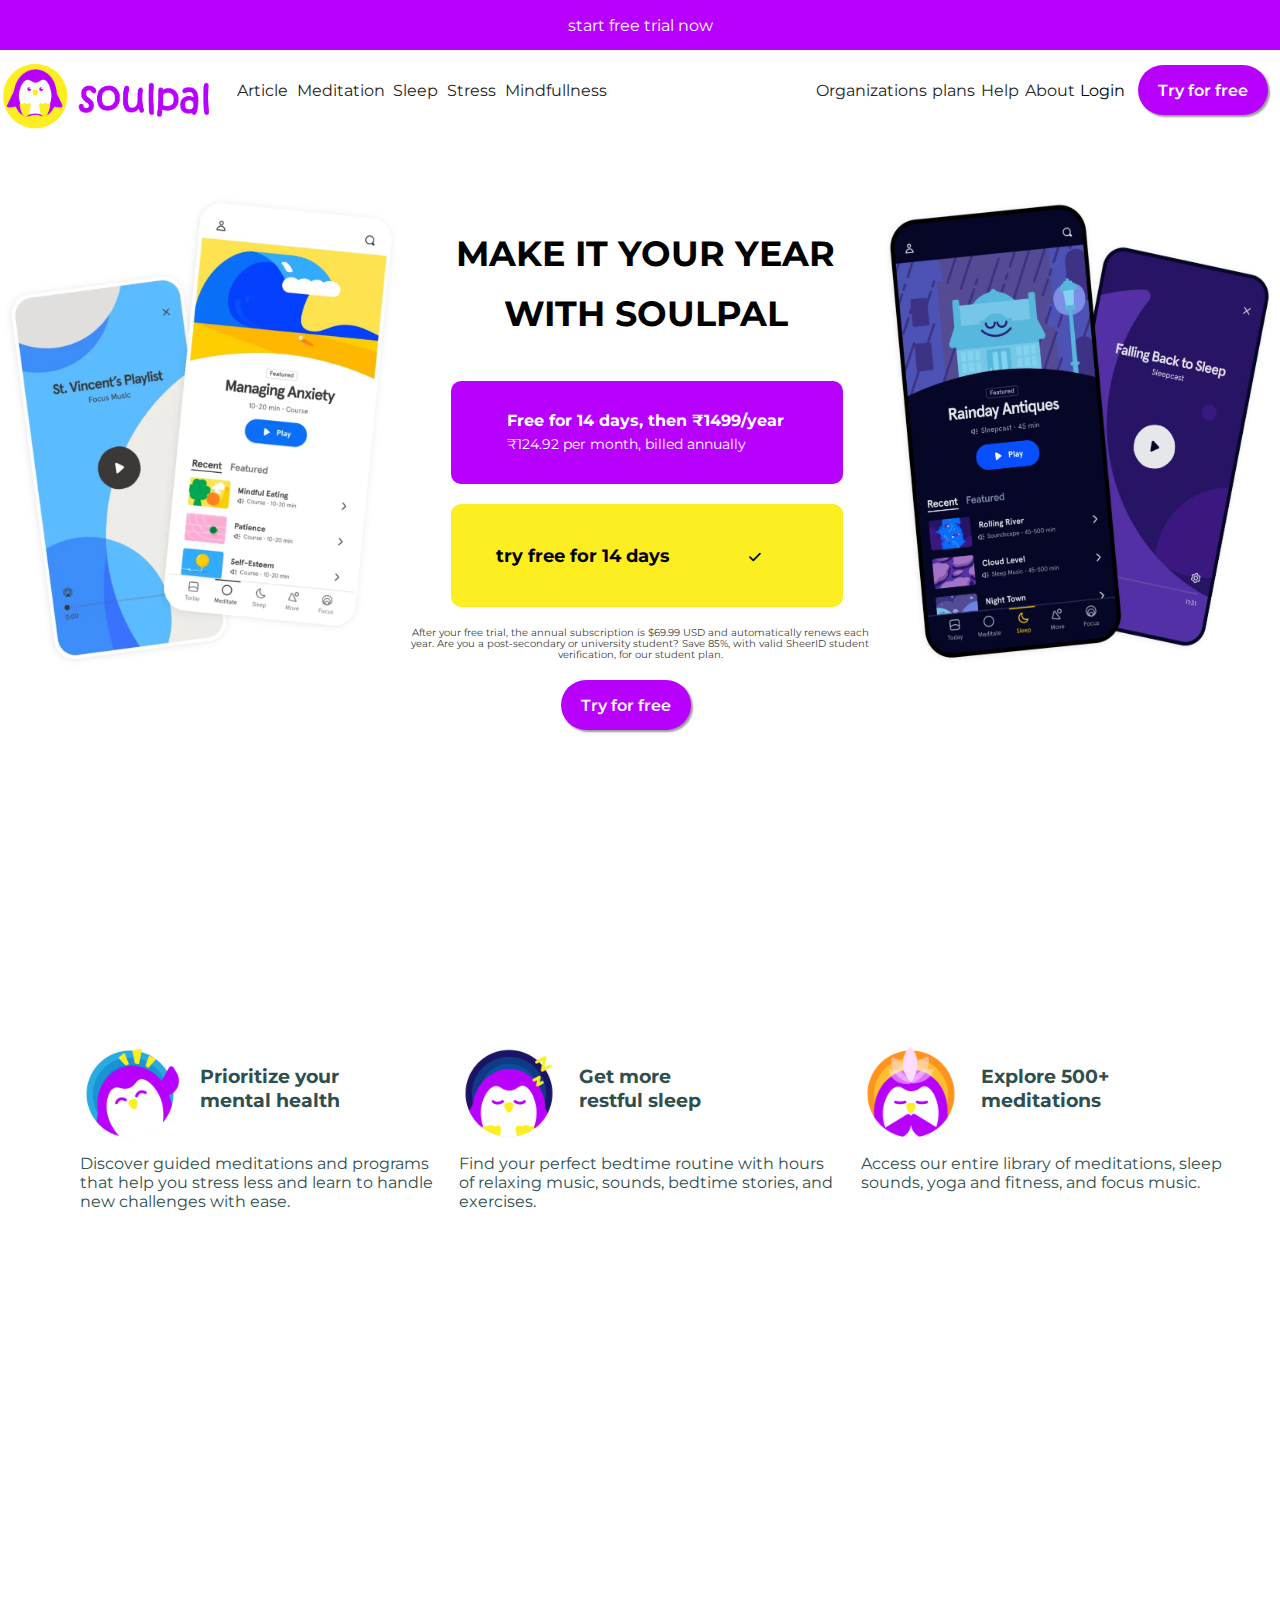
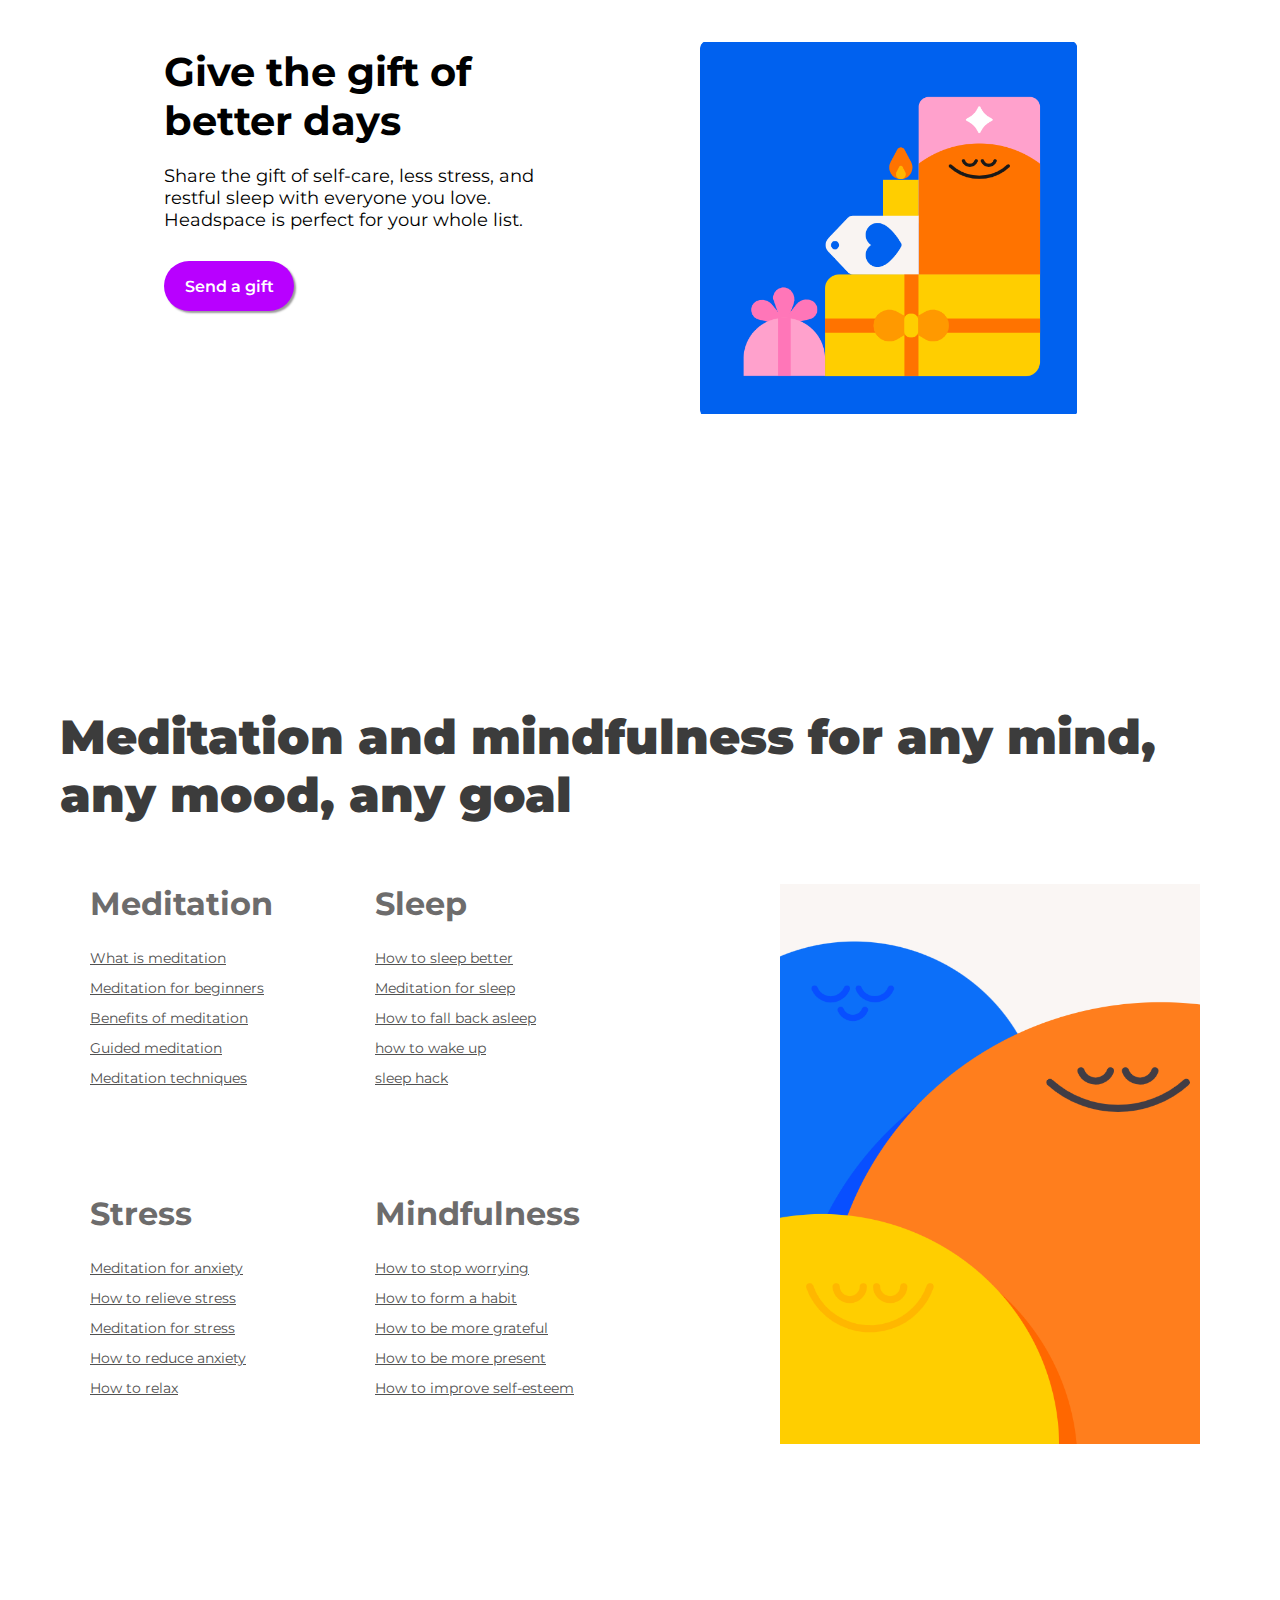
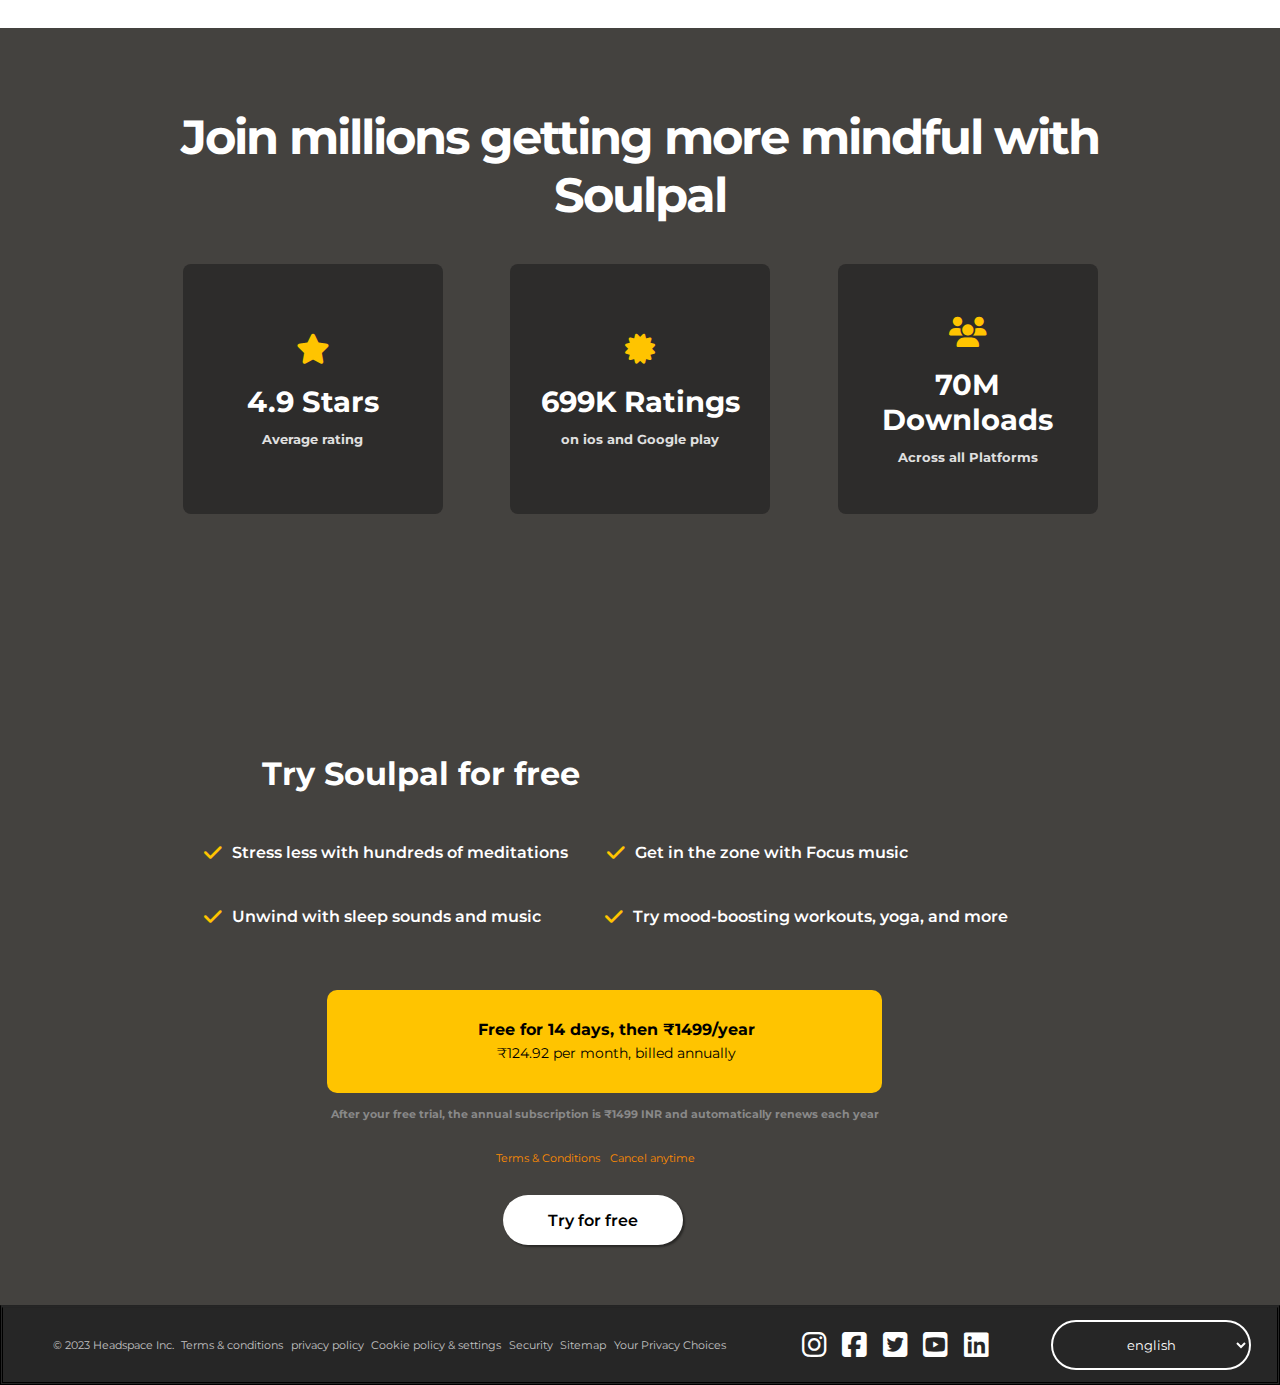
==== commit 0e57c1bb: "f" ====
--- a/index.html
+++ b/index.html
@@ -11,6 +11,7 @@
 </head>
 
 <body>
+   
 
 
     <header>
@@ -39,10 +40,27 @@
             </div>
 
         </div>
+        <div class="navbarmobile">
+            <div class="openmenu"><i class="fa-solid fa-bars"></i></div>
+            <ul class="mainmenu">
+                <li><a href="#">HOME</a></li>
+                <li><a href="#">ORGANIZATION</a></li>
+                <li><a href="#">PLANS</a></li>
+                <li><a href="#">HELP</a></li> 
+             <div class="closemenu"><i class="fa fa-times"></i></div>
+            <span class="icons">
+                <i class="fab fa-facebook"></i>
+                <i class="fab fa-twitter"></i>
+                <i class="fab fa-instagram"></i>
+                <i class="fab fa-github"></i>
+            </span>
+            </ul>
+            <div class="mainlogo"><img src="img\main logo w space.png" class="img1"></div>
+        </div>
     </header>
 
     <div class="main-body">
-        <img src=".\img\main-1.png" class="main-img1">
+        <img src="img\main-1.png" class="main-img1">
         <div class="main-content">
             <div class="main-text">
                 <h1> MAKE IT YOUR YEAR WITH SOULPAL</h1>
@@ -62,7 +80,7 @@
                 <a href="login.html" class="signininner"> Try for free</a>
             </div>
         </div>
-        <img src=".\img\main-2.png" class="main-img2">
+        <img src="img\main-2.png" class="main-img2">
 
 
     </div>
@@ -108,7 +126,7 @@
                      </div>
                </div>
             </div>
-            <img src=".\img\Screenshot (5).png" class="thirdsec-img">
+            <img src="img\Screenshot (5).png" class="thirdsec-img">
 
         </div>
     </section>
@@ -160,7 +178,7 @@
                         </li>
                     </div>
                 </div>
-                <img src=".\img\Screenshot (6).png" class="grid-img">
+                <img src="img\Screenshot (6).png" class="grid-img">
 
             </div>
         </div>
@@ -266,7 +284,7 @@
         </div>
     </footer>
 
-
+    <script src="./app.js"></script>
 </body>
 
 </html>--- a/style.css
+++ b/style.css
@@ -652,6 +652,10 @@
     padding-left: 70px;
 }
 
+.navbarmobile {
+    display: none;
+}
+
 
 
 
@@ -672,7 +676,74 @@
         display: none;
     }
 
-
+    .navbarmobile {
+        background-color: rgb(255, 255, 255);
+        color: #B800FF;
+        display: flex;
+        margin-bottom: 20px;
+        border-bottom: 4px  soild black;
+        justify-content: space-between;
+    }
+
+    .mainmenu {
+        height: 100vh;
+        position: fixed;
+        top: 0;
+        left: 0;
+        right: 0;
+        z-index: 10;
+        flex-direction: column;
+        justify-content: center;
+        align-items: center;list-style: none;
+        background-color: #ffffff;
+        transition: top 1s ease;
+        display: none;
+    }
+    
+
+    .closemenu {
+        display: block;
+        position: absolute;
+        top: 20px;
+        font-size: 2rem;
+    cursor: pointer;
+        right: 20px;
+    }
+
+    .openmenu {
+
+        margin: 20px;
+        font-size: 2rem;
+        cursor: pointer;
+        margin-left: 30px;
+        display: block;
+
+    }
+    .mainmenu li a{
+        display: inline-block;
+        margin: 20px;
+        text-decoration: none;
+        text-transform: uppercase;
+     font-size: 1.5rem;
+        color: rgb(0, 0, 0);
+    }
+    .mainmenu a:hover{
+        background-color: grey;
+        cursor: pointer;
+    }
+    .mainmenu li a:hover {
+        background: none;
+        color: #B800FF;
+        font-size: 1.6rem;
+    }
+
+    .icons i {
+        display: inline-block;
+        padding: 12px;
+        font-size: 2rem;
+    cursor: pointer;
+    color: black;
+    }
     body {
         width: 100vw;
         overflow-x: hidden;
@@ -787,7 +858,7 @@
         line-height: 1.4;
     }
 
-/* --------------------------------------------------------third sec--------------------------------------------------------------- */
+    /* --------------------------------------------------------third sec--------------------------------------------------------------- */
     .thirdsec {
         margin-top: 60px;
         height: 380px;
@@ -840,12 +911,13 @@
         height: 900px;
         justify-content: center;
     }
+
     .fourthsec-content {
         height: 900px;
         width: auto;
         padding: 30px 0px 0px 0px;
     }
-    
+
     .fourthsec-content h1 {
         width: auto;
         font-weight: 900;
@@ -854,9 +926,11 @@
         text-align: center;
         padding: 0px 30px;
     }
+
     .grid-img {
         display: none;
     }
+
     .grid-container {
         width: auto;
         height: 700px;
@@ -867,12 +941,14 @@
         display: grid;
         padding: 0px 20px;
     }
+
     .item h2 {
-     margin: 0px 0px 0px 0px;
+        margin: 0px 0px 0px 0px;
         color: rgb(109, 108, 108);
         font-size: 1.5em;
         margin-left: 30px;
     }
+
     .item li {
         list-style: none;
         margin-top: 30px;
@@ -882,9 +958,11 @@
         margin-left: 0px;
         font-size: 0.8em;
     }
+
     .item {
         width: 160px;
     }
+
     /* --------------------------------------------footer------------------------------------------------ */
     .footer-1-1 {
         height: 362px;
@@ -893,6 +971,7 @@
         padding-bottom: 90px;
         margin: 0px 0px 0px 0px;
     }
+
     .footer-1-heading {
         font-size: 0.8em;
         text-align: center;
@@ -900,6 +979,7 @@
         color: white;
         margin: 0px 20px 20px 40px;
     }
+
     .footer-1-state {
         margin-top: 40px;
         height: 120px;
@@ -907,6 +987,7 @@
         display: flex;
         justify-content: center;
     }
+
     .box {
         height: 120px;
         background-color: #2D2C2B;
@@ -918,10 +999,12 @@
         margin: 0px 10px;
         border-radius: 8px;
     }
+
     .box-img {
         font-size: 20px;
         color: #ffc400;
     }
+
     .footer-1-state h3 {
         font-size: 1em;
         color: white;
@@ -931,25 +1014,30 @@
         text-align: center;
         margin: 16px 20px 12px 20px;
     }
+
     .state-box2 {
         display: flex;
         justify-content: center;
         align-items: center;
     }
+
     .state-box2 h3 {
         margin: 10px;
         margin: 5px 10px;
     }
-    .state-box2 h5{
-        padding:0px 10px;
+
+    .state-box2 h5 {
+        padding: 0px 10px;
         font-size: 0.6em;
         text-align: center;
     }
+
     .state-box3 {
         display: flex;
         align-items: center;
         justify-content: center;
     }
+
     .state-box3 h3 {
         font-size: 0.8em;
         margin: 7px 5px;
@@ -961,90 +1049,109 @@
         padding: 0px 10px;
 
     }
+
     .footer-1 {
         height: 350px;
         background-color: #44423F;
         display: flex;
         justify-content: center;
     }
+
     .footer-1-2 {
         width: 412px;
         padding: 0px 32px;
         height: 350px;
         z-index: 1;
     }
+
     .footer-1-2 h2 {
         margin: 20px 0px 50px;
         color: white;
         font-size: 32px;
     }
+
     .check {
         width: auto;
         height: 126px;
         color: white;
         z-index: 2;
     }
-   
-    
+
+
     .flex {
         display: flex;
         margin: 0px 2px 24px;
     }
-     .check2 {
+
+    .check2 {
         margin-left: -27px;
     }
-    .planbox-2{
-        margin: 40px 30px 0px 30px ;
+
+    .planbox-2 {
+        margin: 40px 30px 0px 30px;
     }
 
     .txt {
-        margin-left: 0px; 
+        margin-left: 0px;
         padding-left: 0px;
     }
+
     .fomter {
         height: 155px;
         border: none;
     }
+
     .fomter2 {
         height: 40px;
     }
+
     .footer-1 h6 {
         color: rgb(137, 137, 137);
         width: auto;
-        margin-top: 5px; 
+        margin-top: 5px;
         text-align: center;
         margin-left: 0px;
     }
+
     .tandc {
         margin-left: 0px;
     }
+
     .sigma {
         height: 200px;
         padding: 0px;
     }
+
     .lasttry {
         margin-left: 0px;
         margin-top: 50px;
     }
+
     .footer-2 {
         width: 100%;
     }
+
     .formality {
         margin-left: 0px;
     }
+
     .formality p:not(:nth-child(1)) {
         display: none;
     }
+
     .formality p {
         margin-left: 20px;
         width: 100px;
     }
-    .socials{
+
+    .socials {
         display: none;
     }
+
     .lan {
-     margin-right: 20px;
-    }
+        margin-right: 20px;
+    }
+
     .navbar {
         display: none;
     }
